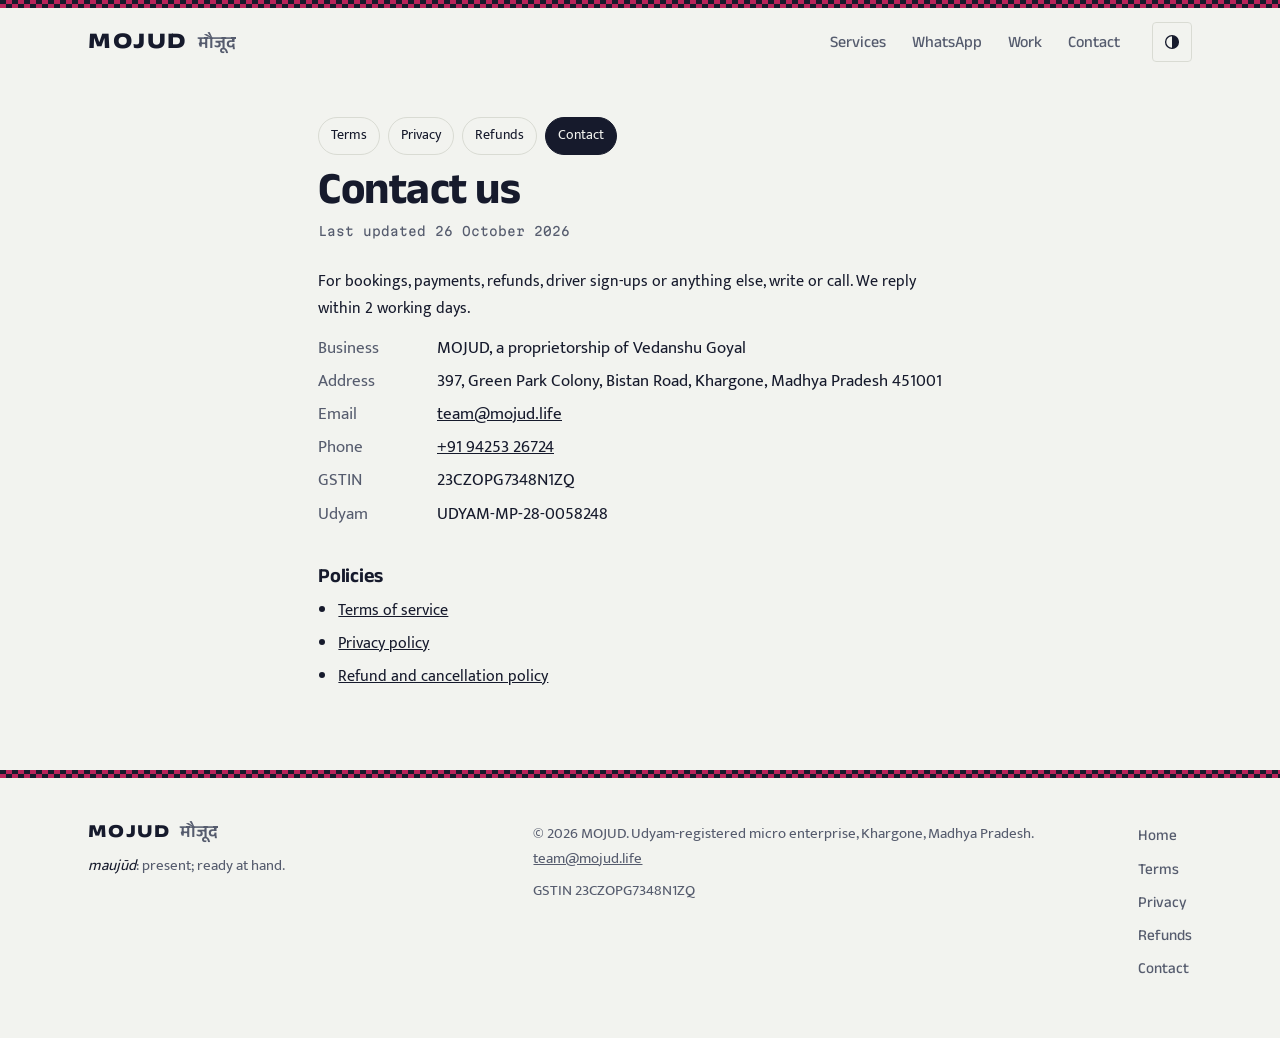
==== contact.html @ a2d319a2 "Update site (2026-10-26)" ====
<!doctype html>
<html lang="en">
<head>
<meta charset="utf-8">
<meta name="viewport" content="width=device-width, initial-scale=1, viewport-fit=cover">
<meta name="description" content="MOJUD, Khargone, Madhya Pradesh: team@mojud.life, +91 94253 26724.">
<meta name="theme-color" content="#F2F3EF">
<meta property="og:type" content="website">
<meta property="og:title" content="Contact us | MOJUD">
<meta property="og:description" content="MOJUD, Khargone, Madhya Pradesh: team@mojud.life, +91 94253 26724.">
<meta property="og:url" content="https://mojud.life/contact">
<link rel="canonical" href="https://mojud.life/contact">
<link rel="icon" href="favicon.svg" type="image/svg+xml">
<title>Contact us | MOJUD</title>
<link rel="preconnect" href="https://fonts.googleapis.com">
<link rel="preconnect" href="https://fonts.gstatic.com" crossorigin>
<link rel="stylesheet" href="https://fonts.googleapis.com/css2?family=Anek+Latin:wdth,wght@75..125,400..800&family=Martian+Mono:wght@400;500&family=Mukta:wght@400;500;600&display=swap">
<link rel="stylesheet" href="https://fonts.googleapis.com/css2?family=Anek+Devanagari:wght@500..700&text=%E0%A4%AE%E0%A5%8C%E0%A4%9C%E0%A5%82%E0%A4%A6%E0%A4%B9%E0%A4%BF%E0%A4%A8%E0%A5%8D%E0%A4%A6%E0%A5%80&display=swap">
<style>
:root {
  --paper: #F2F3EF;
  --surface: #FFFFFF;
  --ink: #161A2C;
  --muted: #565C6E;
  --line: #D9DBD3;
  --line-strong: #B9BCB3;
  --accent: #B8235A;
  --accent-ink: #FFFFFF;
  --hl: #B8235A;
  --pass: #1D7650;
  --warn: #9A4F00;
  --band: #161A2C;
  --band-raise: #22273D;
  --band-ink: #EEF0F4;
  --band-muted: #A9AEC0;
  --band-line: #2E3450;
  --band-accent: #F2669A;
  --band-accent-ink: #1A0A12;
  --weave-b: #161A2C;
  --shadow: 0 1px 0 rgba(22, 26, 44, .04), 0 18px 40px -18px rgba(22, 26, 44, .22);

  --f-display: "Anek Latin", "Anek Devanagari", "Avenir Next", "Segoe UI", system-ui, sans-serif;
  --f-body: "Mukta", "Segoe UI", system-ui, -apple-system, sans-serif;
  --f-mono: "Martian Mono", ui-monospace, "SFMono-Regular", Menlo, Consolas, monospace;
  --gutter: clamp(16px, 4vw, 48px);
  --max: 1200px;
  --head-h: 68px;
}
/* Light is the default. Dark is opt-in through the theme button (or the viewer's explicit choice):
   a monochrome black-and-grey palette. */
:root[data-theme="dark"] {
  color-scheme: dark;
  --paper: #0A0A0A;
  --surface: #141414;
  --ink: #EDEDED;
  --muted: #9E9E9E;
  --line: #262626;
  --line-strong: #3A3A3A;
  --accent: #E6E6E6;
  --accent-ink: #0A0A0A;
  --hl: #8C8C8C;
  --pass: #6CC08B;
  --warn: #D9A25F;
  --band: #111111;
  --band-raise: #1A1A1A;
  --band-ink: #EDEDED;
  --band-muted: #9E9E9E;
  --band-line: #2A2A2A;
  --band-accent: #E6E6E6;
  --band-accent-ink: #0A0A0A;
  --weave-b: #3A3A3A;
  --shadow: 0 1px 0 rgba(0, 0, 0, .4), 0 18px 44px -18px rgba(0, 0, 0, .8);
}

*, *::before, *::after { box-sizing: border-box; }
html { scroll-behavior: smooth; -webkit-text-size-adjust: 100%; }
body {
  margin: 0;
  background: var(--paper);
  color: var(--ink);
  font: 400 1.0625rem/1.6 var(--f-body);
  -webkit-font-smoothing: antialiased;
  text-rendering: optimizeLegibility;
}
img { max-width: 100%; height: auto; display: block; }
a { color: inherit; }
p { margin: 0; }
h1, h2, h3 {
  margin: 0;
  font-family: var(--f-display);
  font-weight: 640;
  line-height: 1.05;
  letter-spacing: -0.01em;
  text-wrap: balance;
}
:focus-visible { outline: 2px solid var(--accent); outline-offset: 3px; border-radius: 3px; }
.band :focus-visible { outline-color: var(--band-accent); }
.sr { position: absolute; width: 1px; height: 1px; overflow: hidden; clip: rect(0 0 0 0); clip-path: inset(50%); white-space: nowrap; }
.wrap { max-width: var(--max); margin-inline: auto; padding-inline: var(--gutter); }
.dev { font-family: "Anek Devanagari", "Noto Sans Devanagari", var(--f-body); font-weight: 600; }

.skip {
  position: absolute; left: 12px; top: -80px; z-index: 50;
  background: var(--ink); color: var(--paper); padding: 10px 14px; border-radius: 4px;
  font: 600 .95rem/1 var(--f-display); text-decoration: none;
}
.skip:focus { top: 12px; }

/* Woven border, after the Maheshwari sarees of Khargone district */
.weave {
  height: 8px;
  background: conic-gradient(var(--accent) 25%, var(--weave-b) 0 50%, var(--accent) 0 75%, var(--weave-b) 0) 0 0 / 12px 8px;
}

/* Header */
.site-head {
  position: sticky; top: env(safe-area-inset-top, 0px); z-index: 20;
  background: color-mix(in oklab, var(--paper) 88%, transparent);
  -webkit-backdrop-filter: saturate(1.3) blur(12px);
  backdrop-filter: saturate(1.3) blur(12px);
  border-bottom: 1px solid transparent;
  transition: border-color .2s;
}
.site-head.is-stuck { border-bottom-color: var(--line); }
.head-row { display: flex; align-items: center; gap: 20px; min-height: var(--head-h); }
.brand { display: inline-flex; align-items: baseline; gap: 10px; text-decoration: none; }
.brand-lat { font: 800 1.4rem/1 var(--f-display); font-stretch: 125%; letter-spacing: .07em; }
.brand-dev { font-size: 1.05rem; line-height: 1; color: var(--muted); }
#site-nav { margin-left: auto; }
#site-nav ul { display: flex; gap: 2px; list-style: none; margin: 0; padding: 0; }
#site-nav a {
  display: block; padding: 9px 12px; border-radius: 4px; text-decoration: none;
  font: 500 1rem/1 var(--f-display); color: var(--muted);
  transition: color .15s, background-color .15s;
}
#site-nav a:hover { color: var(--ink); background: color-mix(in oklab, var(--ink) 6%, transparent); }
.head-actions { display: flex; align-items: center; gap: 8px; }
.icon-btn {
  width: 40px; height: 40px; display: inline-grid; place-items: center; flex: none;
  border: 1px solid var(--line); border-radius: 4px; background: transparent; color: var(--ink); cursor: pointer;
  transition: border-color .15s;
}
.icon-btn:hover { border-color: var(--line-strong); }
.menu-btn { display: none; width: auto; padding-inline: 12px; font: 500 .95rem/1 var(--f-display); gap: 8px; grid-auto-flow: column; }

/* Buttons */
.btn {
  display: inline-flex; align-items: center; gap: 10px;
  padding: 14px 20px; border-radius: 4px; border: 1.5px solid transparent;
  font: 600 1.02rem/1 var(--f-display); text-decoration: none; cursor: pointer;
  transition: background-color .2s, border-color .2s, color .2s;
}
.btn-sm { padding: 10px 14px; font-size: .95rem; }
.btn-accent { background: var(--accent); color: var(--accent-ink); }
.btn-accent:hover { background: color-mix(in oklab, var(--accent) 86%, var(--ink)); }
.btn-ghost { background: transparent; color: var(--ink); border-color: var(--line-strong); }
.btn-ghost:hover { border-color: var(--ink); }
.btn .arr { transition: transform .2s; }
.btn:hover .arr { transform: translateX(3px); }
.band .btn-accent { background: var(--band-accent); color: var(--band-accent-ink); }
.band .btn-accent:hover { background: color-mix(in oklab, var(--band-accent) 85%, var(--band-ink)); }
.band .btn-ghost { color: var(--band-ink); border-color: var(--band-line); }
.band .btn-ghost:hover { border-color: var(--band-ink); }

.eyebrow {
  font: 500 .75rem/1.4 var(--f-mono); letter-spacing: .08em; text-transform: uppercase; color: var(--muted);
}
.band .eyebrow { color: var(--band-muted); }

/* Hero */
.hero {
  display: grid; grid-template-columns: minmax(0, 1.4fr) minmax(0, 1fr);
  gap: clamp(36px, 5vw, 72px); align-items: start;
  padding-block: clamp(48px, 7vw, 96px) clamp(64px, 8vw, 112px);
}
.hero h1 {
  margin-top: 22px;
  font-size: clamp(2.5rem, 5.3vw, 4.5rem); font-stretch: 106%; font-weight: 650; line-height: 1.0; letter-spacing: -0.02em;
}
.hero h1 .hl { color: var(--hl); }
.lead { margin-top: 26px; max-width: 34em; font-size: 1.1875rem; line-height: 1.6; color: var(--muted); }
.cta-row { display: flex; flex-wrap: wrap; gap: 12px; margin-top: 34px; }
.hero-tags {
  display: flex; flex-wrap: wrap; gap: 8px 0; list-style: none; margin: 40px 0 0; padding: 0;
  font: 400 .75rem/1.4 var(--f-mono); color: var(--muted);
}
.hero-tags li:not(:last-child)::after { content: "/"; margin-inline: 12px; color: var(--line-strong); }
.hero-tags .dev { font-size: .95rem; line-height: 1; font-weight: 600; color: var(--ink); }

/* Live readout */
.readout {
  background: var(--surface); border: 1px solid var(--line); border-radius: 10px; box-shadow: var(--shadow);
  padding: 20px 22px 18px; font-family: var(--f-mono);
}
.ro-head { display: flex; justify-content: space-between; align-items: baseline; gap: 12px; padding-bottom: 14px; border-bottom: 1px solid var(--line); }
.ro-title { font-size: .72rem; line-height: 1.4; font-weight: 500; letter-spacing: .06em; text-transform: uppercase; }
.ro-time { font-size: .68rem; color: var(--muted); white-space: nowrap; font-variant-numeric: tabular-nums; }
.ro-list { margin: 0; }
.ro-row {
  display: grid; grid-template-columns: minmax(0, 1fr) auto; gap: 16px; align-items: center;
  padding-block: 11px; border-bottom: 1px dashed var(--line);
}
.ro-row dt { font-size: .74rem; line-height: 1.4; color: var(--ink); }
.ro-row dt small { display: block; margin-top: 2px; font-size: .64rem; color: var(--muted); }
.ro-row dd { margin: 0; display: flex; align-items: center; gap: 10px; }
.ro-v { font-size: .92rem; font-weight: 500; font-variant-numeric: tabular-nums; text-align: right; white-space: nowrap; }
.ro-mark {
  width: 16px; height: 16px; flex: none; border-radius: 50%; display: inline-grid; place-items: center;
  opacity: 0; transform: scale(.4); transition: opacity .25s, transform .3s cubic-bezier(.3, 1.6, .5, 1);
}
.is-ok .ro-mark, .is-bad .ro-mark { opacity: 1; transform: none; }
.is-ok .ro-mark { background: var(--pass); }
.is-ok .ro-mark::after {
  content: ""; width: 7px; height: 4px; border-left: 1.75px solid var(--surface); border-bottom: 1.75px solid var(--surface);
  transform: translateY(-1px) rotate(-45deg);
}
.is-bad .ro-mark { background: var(--warn); }
.is-bad .ro-mark::after { content: "!"; font: 700 .62rem/1 var(--f-mono); color: var(--surface); }
.ro-foot { display: flex; align-items: center; justify-content: space-between; gap: 16px; padding-top: 16px; }
.ro-foot p { font-size: .64rem; line-height: 1.5; color: var(--muted); max-width: 26em; }
.ro-foot .btn { font-size: .85rem; padding: 9px 12px; flex: none; }

/* Sections */
.section { padding-block: clamp(72px, 9vw, 128px); }
[id] { scroll-margin-top: calc(var(--head-h) + 12px); }
.sec-head {
  display: grid; grid-template-columns: minmax(0, 1fr) minmax(0, 1.15fr); gap: 18px 56px; align-items: end;
  margin-bottom: clamp(36px, 5vw, 60px);
}
.sec-head h2 { margin-top: 14px; font-size: clamp(2rem, 3.9vw, 3.1rem); font-stretch: 104%; }
.sec-intro { max-width: 34em; color: var(--muted); font-size: 1.0625rem; }
.band .sec-intro { color: var(--band-muted); }

/* Services */
.svc-list { list-style: none; margin: 0; padding: 0; }
.svc {
  display: grid; grid-template-columns: minmax(0, 4fr) minmax(0, 5fr) minmax(0, 3fr); gap: 14px 44px;
  padding-block: 30px; border-top: 1px solid var(--line);
}
.svc:last-child { border-bottom: 1px solid var(--line); }
.svc h3 { font-size: clamp(1.45rem, 2.2vw, 1.75rem); font-weight: 600; line-height: 1.1; }
.svc-for { margin-top: 10px; font: 400 .72rem/1.5 var(--f-mono); color: var(--muted); }
.svc p.desc { color: var(--muted); max-width: 32em; }
.svc ul { list-style: none; margin: 0; padding: 0; display: grid; gap: 7px; align-content: start; font: 400 .74rem/1.45 var(--f-mono); }
.svc li { display: grid; grid-template-columns: 14px 1fr; gap: 6px; }
.svc li::before { content: ""; width: 6px; height: 6px; margin-top: .45em; background: var(--accent); }
.svc li .dev { font-size: .9rem; line-height: 1; }

/* Work band */
.band { background: var(--band); color: var(--band-ink); border-block: 1px solid var(--band-line); }
/* two dark bands in a row read as one: no divider between them */
.band:has(+ .band) { border-bottom: 0; }
.band + .band { border-top: 0; }
.work-grid { display: grid; grid-template-columns: minmax(0, 1.3fr) minmax(0, 1fr); gap: clamp(32px, 5vw, 64px); align-items: start; }
.frame { border: 1px solid var(--band-line); border-radius: 10px; overflow: hidden; background: var(--band-raise); box-shadow: 0 30px 60px -30px rgba(0, 0, 0, .55); }
.frame-bar { display: flex; align-items: center; justify-content: space-between; gap: 12px; padding: 9px 10px 9px 14px; background: var(--band-raise); border-bottom: 1px solid var(--band-line); }
.frame-url { min-width: 0; overflow: hidden; text-overflow: ellipsis; white-space: nowrap; font: 400 .7rem/1.4 var(--f-mono); color: var(--band-muted); }
.frame-url b { font-weight: 500; color: var(--band-ink); }
.seg { display: inline-flex; flex: none; padding: 3px; gap: 2px; border: 1px solid var(--band-line); border-radius: 6px; }
.seg button {
  border: 0; border-radius: 4px; padding: 6px 10px; cursor: pointer; background: transparent; color: var(--band-muted);
  font: 500 .72rem/1 var(--f-mono); transition: background-color .2s, color .2s;
}
.seg button.dev { font-size: .9rem; line-height: .8; }
.seg button[aria-pressed="true"] { background: var(--band-accent); color: var(--band-accent-ink); }
.frame-shot { position: relative; aspect-ratio: 1200 / 750; max-width: 100%; background: #F6F4FB; }
.frame-shot img { position: absolute; inset: 0; width: 100%; height: 100%; object-fit: cover; object-position: top left; opacity: 0; transition: opacity .35s ease; }
.frame-shot img.is-on { opacity: 1; }
.frame-video { aspect-ratio: 16 / 9; background: #0b1220; }
.frame-video video { display: block; width: 100%; height: 100%; object-fit: contain; }
.frame-cap { margin-top: 14px; font: 400 .7rem/1.6 var(--f-mono); color: var(--band-muted); max-width: 60em; }

.work-facts { display: grid; gap: 28px; }
.stats { margin: 0; display: grid; grid-template-columns: repeat(2, minmax(0, 1fr)); gap: 26px 24px; }
.stats div { display: flex; flex-direction: column-reverse; justify-content: flex-end; gap: 6px; padding-top: 14px; border-top: 1px solid var(--band-line); }
.stats dd { margin: 0; font: 600 clamp(2.2rem, 3.6vw, 2.9rem)/1 var(--f-display); font-stretch: 110%; letter-spacing: -0.02em; font-variant-numeric: tabular-nums; }
.stats dd span { font-size: .45em; font-stretch: 100%; letter-spacing: 0; margin-left: 4px; color: var(--band-muted); }
.stats dt { font-size: .92rem; line-height: 1.45; color: var(--band-muted); }
.feat { list-style: none; margin: 0; padding: 0; display: grid; gap: 10px; font-size: 1rem; }
.feat li { display: grid; grid-template-columns: 18px 1fr; gap: 8px; }
.feat li::before { content: ""; width: 7px; height: 7px; margin-top: .6em; border: 1.5px solid var(--band-accent); transform: rotate(45deg); }
.work-links { display: flex; flex-wrap: wrap; gap: 12px; }

/* Partners */
.partner { display: grid; grid-template-columns: minmax(0, 1fr) minmax(0, 1.15fr); gap: clamp(32px, 6vw, 88px); align-items: start; }
.partner h2 { margin-top: 14px; font-size: clamp(2rem, 3.9vw, 3.1rem); font-stretch: 104%; }
.partner .sec-intro { margin-top: 22px; }
.partner .btn { margin-top: 30px; }
.promises { margin: 0; display: grid; }
.promises div { padding-block: 20px; border-top: 1px solid var(--line); display: grid; grid-template-columns: minmax(0, 1fr) minmax(0, 1.5fr); gap: 6px 28px; }
.promises div:last-child { border-bottom: 1px solid var(--line); }
.promises dt { font: 600 1.15rem/1.3 var(--f-display); }
.promises dd { margin: 0; color: var(--muted); }

/* Steps */
.steps { list-style: none; margin: 0; padding: 0; display: grid; grid-template-columns: repeat(3, minmax(0, 1fr)); gap: 44px 36px; }
.steps li { position: relative; padding-top: 22px; border-top: 1px solid var(--line); }
.steps li::before { content: ""; position: absolute; left: 0; top: -2px; width: 36px; height: 3px; background: var(--accent); }
.step-n { font: 500 .72rem/1 var(--f-mono); letter-spacing: .06em; color: var(--accent); }
.steps h3 { margin-top: 12px; font-size: 1.45rem; font-weight: 600; }
.steps p { margin-top: 10px; color: var(--muted); }

/* Standards */
.table-wrap { overflow-x: auto; border: 1px solid var(--line); border-radius: 10px; background: var(--surface); }
table { width: 100%; min-width: 680px; border-collapse: collapse; font-size: 1rem; }
th, td { text-align: left; vertical-align: top; padding: 16px 20px; border-bottom: 1px solid var(--line); }
thead th { font: 500 .7rem/1.4 var(--f-mono); letter-spacing: .07em; text-transform: uppercase; color: var(--muted); background: color-mix(in oklab, var(--paper) 50%, var(--surface)); }
tbody th { font: 600 1.08rem/1.3 var(--f-display); white-space: nowrap; }
tbody td { color: var(--muted); line-height: 1.5; }
tbody tr:last-child > * { border-bottom: 0; }

/* Team */
.team { display: grid; grid-template-columns: repeat(2, minmax(0, 1fr)); gap: 20px; align-items: stretch; }
.person { background: var(--surface); border: 1px solid var(--line); border-radius: 10px; padding: clamp(22px, 3vw, 32px); display: grid; gap: 18px; align-content: start; }
.person-top { display: flex; align-items: center; gap: 16px; }
.mono-av {
  width: 56px; height: 56px; flex: none; border-radius: 50%; display: grid; place-items: center;
  background: color-mix(in oklab, var(--accent) 14%, var(--surface)); color: var(--accent);
  font: 700 1.15rem/1 var(--f-display); font-stretch: 115%; letter-spacing: .04em;
}
.person h3 { font-size: 1.5rem; font-weight: 600; }
.role { margin-top: 4px; font: 400 .72rem/1.4 var(--f-mono); color: var(--muted); letter-spacing: .04em; }
.person p.bio { color: var(--muted); max-width: 40em; }
.creds { list-style: none; margin: 0; padding: 0; display: flex; flex-wrap: wrap; gap: 8px; }
.creds li { font: 400 .7rem/1 var(--f-mono); padding: 8px 10px; border: 1px solid var(--line); border-radius: 4px; color: var(--ink); }

.todo {
  display: inline-block; font: 500 .74rem/1.4 var(--f-mono); color: var(--warn);
  border: 1px dashed currentColor; border-radius: 4px; padding: 3px 8px;
}
.band .todo { color: var(--band-accent); }

/* Contact */
.contact { display: grid; grid-template-columns: minmax(0, 1fr) minmax(0, 1fr); gap: clamp(32px, 6vw, 88px); align-items: start; }
.contact h2 { margin-top: 14px; font-size: clamp(2.3rem, 4.6vw, 3.7rem); font-stretch: 106%; }
.contact .sec-intro { margin-top: 22px; }
.c-list { margin: 0; display: grid; }
.c-list div { display: grid; grid-template-columns: 120px minmax(0, 1fr); gap: 16px; padding-block: 18px; border-top: 1px solid var(--band-line); }
.c-list div:last-child { border-bottom: 1px solid var(--band-line); }
.c-list dt { font: 500 .72rem/1.9 var(--f-mono); letter-spacing: .06em; text-transform: uppercase; color: var(--band-muted); }
.c-list dd { margin: 0; font-size: 1.08rem; }
.c-val { display: flex; flex-wrap: wrap; align-items: center; gap: 8px 14px; }
.c-val a {
  font: 600 clamp(1.2rem, 2vw, 1.45rem)/1.2 var(--f-display); font-variant-numeric: tabular-nums;
  text-decoration: underline; text-decoration-color: var(--band-accent); text-decoration-thickness: 1.5px; text-underline-offset: 5px;
}
.c-val a:hover { color: var(--band-accent); }
.copy-btn {
  font: 500 .68rem/1 var(--f-mono); padding: 7px 10px; border: 1px solid var(--band-line); border-radius: 4px;
  background: transparent; color: var(--band-muted); cursor: pointer; transition: color .15s, border-color .15s;
}
.copy-btn:hover { color: var(--band-ink); border-color: var(--band-muted); }
.copy-btn.is-done { color: var(--band-accent); border-color: var(--band-accent); }

/* Footer */
.site-foot { background: var(--paper); }
.foot-grid { display: grid; grid-template-columns: minmax(0, 1fr) minmax(0, 1.4fr) auto; gap: 28px 48px; padding-block: 44px 56px; align-items: start; }
.foot-brand { display: flex; align-items: baseline; gap: 10px; }
.foot-brand .brand-lat { font-size: 1.15rem; }
.foot-def { margin-top: 10px; font-size: .95rem; color: var(--muted); }
.foot-def i { color: var(--ink); }
.foot-meta { display: grid; gap: 8px; font-size: .95rem; color: var(--muted); }
.foot-nav ul { list-style: none; margin: 0; padding: 0; display: grid; gap: 6px; }
.foot-nav a { font: 500 .95rem/1.4 var(--f-display); color: var(--muted); text-decoration: none; }
.foot-nav a:hover { color: var(--ink); text-decoration: underline; text-underline-offset: 3px; }

/* Responsive */
@media (max-width: 960px) {
  .menu-btn { display: inline-grid; }
  #site-nav {
    display: none; position: absolute; left: 0; right: 0; top: 100%;
    background: var(--paper); border-bottom: 1px solid var(--line); padding: 8px var(--gutter) 16px;
  }
  #site-nav.open { display: block; }
  #site-nav ul { flex-direction: column; }
  #site-nav a { padding: 12px 4px; font-size: 1.1rem; }
  .head-actions { margin-left: auto; }
  .hero, .work-grid, .partner, .contact { grid-template-columns: minmax(0, 1fr); }
  .sec-head { grid-template-columns: minmax(0, 1fr); align-items: start; }
  .svc { grid-template-columns: minmax(0, 1fr) minmax(0, 1fr); }
  .svc > div:first-child { grid-column: 1 / -1; }
  .steps { grid-template-columns: repeat(2, minmax(0, 1fr)); }
  .team { grid-template-columns: minmax(0, 1fr); }
  .foot-grid { grid-template-columns: minmax(0, 1fr) minmax(0, 1fr); }
  .foot-nav { grid-column: 1 / -1; }
  .foot-nav ul { grid-auto-flow: column; justify-content: start; gap: 6px 20px; }
}
@media (max-width: 620px) {
  .head-cta { display: none; }
  .svc { grid-template-columns: minmax(0, 1fr); }
  .steps { grid-template-columns: minmax(0, 1fr); }
  .promises div { grid-template-columns: minmax(0, 1fr); }
  .c-list div { grid-template-columns: minmax(0, 1fr); gap: 4px; }
  .foot-grid { grid-template-columns: minmax(0, 1fr); }
  .foot-nav ul { grid-auto-flow: row; }
  .ro-foot { flex-direction: column; align-items: flex-start; }
  .frame-url { display: none; }
  .frame-bar { justify-content: flex-end; }
}
@media (prefers-reduced-motion: reduce) {
  html { scroll-behavior: auto; }
  *, *::before, *::after { transition-duration: .01ms !important; animation-duration: .01ms !important; }
}
</style>
<style>
#site-nav a[aria-current="page"] { color: var(--ink); background: color-mix(in oklab, var(--ink) 6%, transparent); }
.legal { max-width: 74ch; padding-block: 40px 72px; }
.legal h1 { font: 700 clamp(2rem, 5vw, 2.8rem)/1.1 var(--f-display); margin: 6px 0 10px; }
.legal .updated { font: 400 .78rem/1.5 var(--f-mono); color: var(--muted); margin-bottom: 28px; }
.legal h2 { font: 650 1.25rem/1.3 var(--f-display); margin: 34px 0 10px; }
.legal p, .legal li { font-size: 1.02rem; line-height: 1.65; }
.legal p + p { margin-top: 10px; }
.legal ul { padding-left: 1.2em; display: grid; gap: 6px; margin: 8px 0; }
.legal table { width: 100%; border-collapse: collapse; margin: 10px 0; font-size: .98rem; }
.legal th, .legal td { text-align: left; padding: 9px 10px; border-bottom: 1px solid var(--line); vertical-align: top; }
.legal th { font-weight: 600; }
.legal .biz { display: grid; grid-template-columns: max-content 1fr; gap: 6px 18px; margin: 12px 0; }
.legal .biz dt { color: var(--muted); }
.legal .legal-nav { display: flex; flex-wrap: wrap; gap: 8px; margin: 0 0 8px; padding: 0; list-style: none; }
.legal-nav a { display: inline-block; padding: 6px 12px; border: 1px solid var(--line); border-radius: 999px; font-size: .9rem; text-decoration: none; color: var(--ink); }
.legal-nav a[aria-current="page"] { background: var(--ink); color: var(--paper); border-color: var(--ink); }
</style>
</head>
<body>
<div class="site" id="site">
<a class="skip" href="#main">Skip to content</a>
<div class="weave" aria-hidden="true"></div>

<header class="site-head">
  <div class="wrap head-row">
    <a class="brand" href="./" aria-label="MOJUD home">
      <span class="brand-lat">MOJUD</span><span class="brand-dev dev" lang="hi">मौजूद</span>
    </a>
    <nav id="site-nav" aria-label="Main">
      <ul>
        <li><a href="./#services">Services</a></li>
        <li><a href="whatsapp.html">WhatsApp</a></li>
        <li><a href="./#work">Work</a></li>
        <li><a href="contact.html">Contact</a></li>
      </ul>
    </nav>
    <div class="head-actions">
      <button class="icon-btn" id="theme-btn" type="button" aria-label="Switch to dark theme">
        <svg width="18" height="18" viewBox="0 0 24 24" aria-hidden="true"><circle cx="12" cy="12" r="8.5" fill="none" stroke="currentColor" stroke-width="1.8"/><path d="M12 3.5a8.5 8.5 0 0 1 0 17z" fill="currentColor"/></svg>
      </button>
      <button class="icon-btn menu-btn" id="menu-btn" type="button" aria-expanded="false" aria-controls="site-nav">
        <svg width="16" height="16" viewBox="0 0 24 24" aria-hidden="true"><path d="M3 7h18M3 17h18" stroke="currentColor" stroke-width="2" stroke-linecap="round"/></svg>Menu
      </button>
    </div>
  </div>
</header>

<main id="main">
  <article class="wrap legal">
    <ul class="legal-nav" aria-label="Policies">
  <li><a href="terms.html">Terms</a></li>
  <li><a href="privacy.html">Privacy</a></li>
  <li><a href="refunds.html">Refunds</a></li>
  <li><a href="contact.html" aria-current="page">Contact</a></li>
    </ul>
    <h1>Contact us</h1>
    <p class="updated">Last updated 26 October 2026</p>
<p>For bookings, payments, refunds, driver sign-ups or anything else, write or call. We reply within 2 working days.</p>
<dl class="biz">
  <dt>Business</dt><dd>MOJUD, a proprietorship of Vedanshu Goyal</dd>
  <dt>Address</dt><dd>397, Green Park Colony, Bistan Road, Khargone, Madhya Pradesh 451001</dd>
  <dt>Email</dt><dd><a href="mailto:team@mojud.life">team@mojud.life</a></dd>
  <dt>Phone</dt><dd><a href="tel:+919425326724">+91 94253 26724</a></dd>
  <dt>GSTIN</dt><dd>23CZOPG7348N1ZQ</dd>
  <dt>Udyam</dt><dd>UDYAM-MP-28-0058248</dd>
</dl>
<h2>Policies</h2>
<ul>
  <li><a href="terms.html">Terms of service</a></li>
  <li><a href="privacy.html">Privacy policy</a></li>
  <li><a href="refunds.html">Refund and cancellation policy</a></li>
</ul>
  </article>
</main>

<footer class="site-foot">
  <div class="weave" aria-hidden="true"></div>
  <div class="wrap foot-grid">
    <div>
      <p class="foot-brand"><span class="brand-lat">MOJUD</span><span class="brand-dev dev" lang="hi">मौजूद</span></p>
      <p class="foot-def"><i>maujūd</i>: present; ready at hand.</p>
    </div>
    <div class="foot-meta">
      <p>© 2026 MOJUD. Udyam-registered micro enterprise, Khargone, Madhya Pradesh. <a href="mailto:team@mojud.life">team@mojud.life</a></p>
      <p>GSTIN 23CZOPG7348N1ZQ</p>
    </div>
    <nav class="foot-nav" aria-label="Footer">
      <ul>
        <li><a href="./">Home</a></li>
        <li><a href="terms.html">Terms</a></li>
        <li><a href="privacy.html">Privacy</a></li>
        <li><a href="refunds.html">Refunds</a></li>
        <li><a href="contact.html">Contact</a></li>
      </ul>
    </nav>
  </div>
</footer>
</div>

<script>
(function () {
  var root = document.documentElement;
  if (!root.lang) root.lang = 'en';
  var themeBtn = document.getElementById('theme-btn');
  try {
    var saved = localStorage.getItem('mojud-theme');
    if (saved && !root.hasAttribute('data-theme')) root.setAttribute('data-theme', saved);
  } catch (e) {}
  function isDark() { return root.getAttribute('data-theme') === 'dark'; }
  function syncTheme() { themeBtn.setAttribute('aria-label', isDark() ? 'Switch to light theme' : 'Switch to dark theme'); }
  themeBtn.addEventListener('click', function () {
    var next = isDark() ? 'light' : 'dark';
    root.setAttribute('data-theme', next);
    try { localStorage.setItem('mojud-theme', next); } catch (e) {}
  });
  new MutationObserver(syncTheme).observe(root, { attributes: true, attributeFilter: ['data-theme'] });
  syncTheme();
  var head = document.querySelector('.site-head');
  function onScroll() { head.classList.toggle('is-stuck', window.scrollY > 8); }
  window.addEventListener('scroll', onScroll, { passive: true });
  onScroll();
  var menuBtn = document.getElementById('menu-btn');
  var nav = document.getElementById('site-nav');
  function setMenu(open) { nav.classList.toggle('open', open); menuBtn.setAttribute('aria-expanded', String(open)); }
  menuBtn.addEventListener('click', function () { setMenu(!nav.classList.contains('open')); });
  nav.addEventListener('click', function (e) { if (e.target.closest('a')) setMenu(false); });
})();
</script>
</body>
</html>
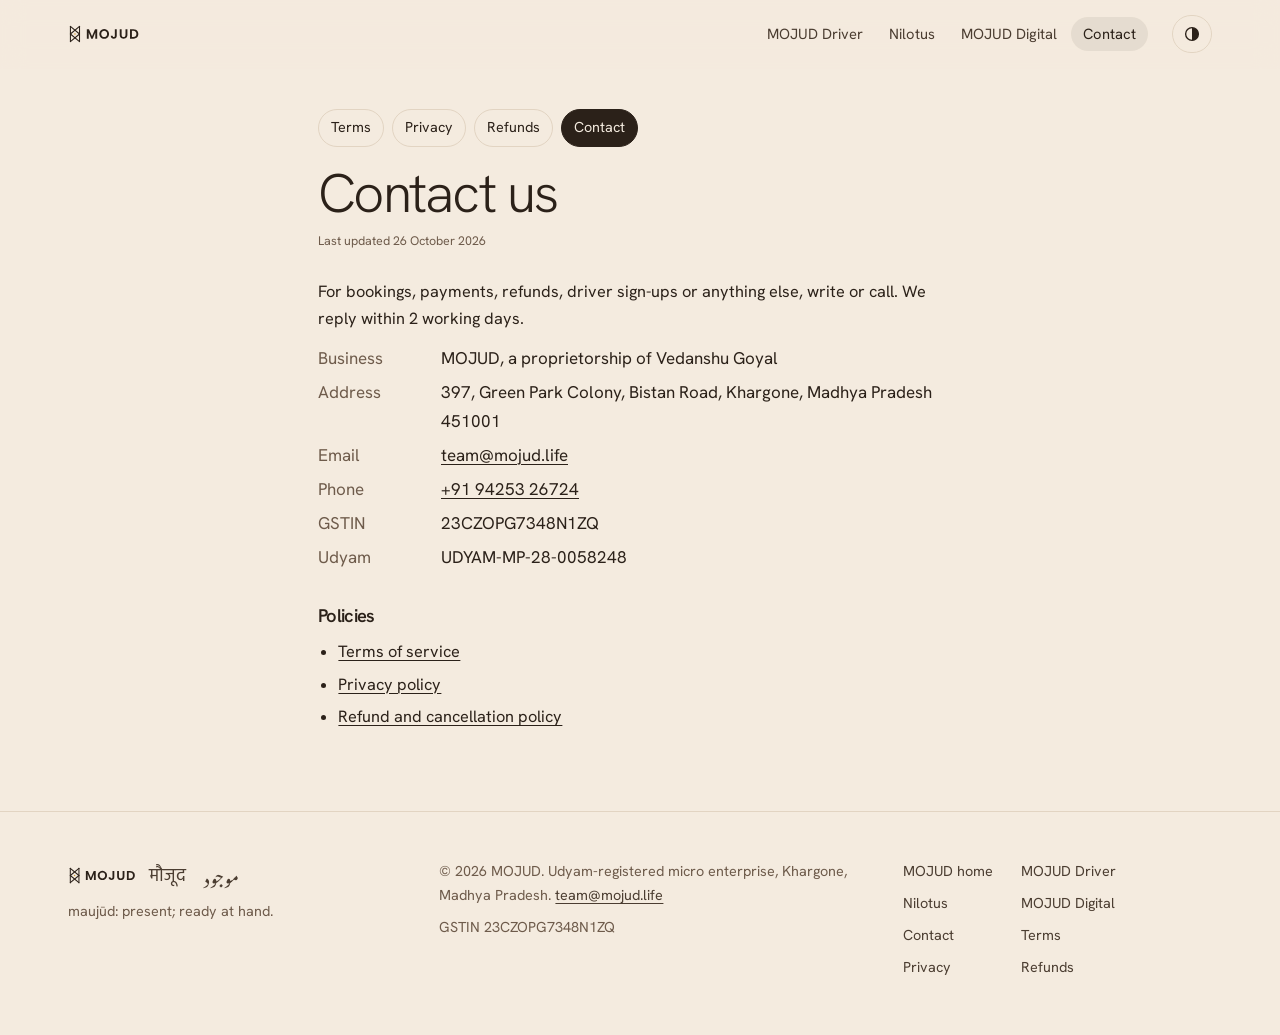
==== commit 22c3b3d7: "Update site (2026-11-02)" ====
--- a/contact.html
+++ b/contact.html
@@ -4,7 +4,7 @@
 <meta charset="utf-8">
 <meta name="viewport" content="width=device-width, initial-scale=1, viewport-fit=cover">
 <meta name="description" content="MOJUD, Khargone, Madhya Pradesh: team@mojud.life, +91 94253 26724.">
-<meta name="theme-color" content="#F2F3EF">
+<meta name="theme-color" content="#F4EBDF">
 <meta property="og:type" content="website">
 <meta property="og:title" content="Contact us | MOJUD">
 <meta property="og:description" content="MOJUD, Khargone, Madhya Pradesh: team@mojud.life, +91 94253 26724.">
@@ -14,400 +14,13 @@
 <title>Contact us | MOJUD</title>
 <link rel="preconnect" href="https://fonts.googleapis.com">
 <link rel="preconnect" href="https://fonts.gstatic.com" crossorigin>
-<link rel="stylesheet" href="https://fonts.googleapis.com/css2?family=Anek+Latin:wdth,wght@75..125,400..800&family=Martian+Mono:wght@400;500&family=Mukta:wght@400;500;600&display=swap">
-<link rel="stylesheet" href="https://fonts.googleapis.com/css2?family=Anek+Devanagari:wght@500..700&text=%E0%A4%AE%E0%A5%8C%E0%A4%9C%E0%A5%82%E0%A4%A6%E0%A4%B9%E0%A4%BF%E0%A4%A8%E0%A5%8D%E0%A4%A6%E0%A5%80&display=swap">
+<link rel="stylesheet" href="https://fonts.googleapis.com/css2?family=Hanken+Grotesk:wght@300..700&family=Hind:wght@400;500&family=Noto+Nastaliq+Urdu&display=swap">
+<link rel="stylesheet" href="assets/site.css?v=9c64c933c2">
 <style>
-:root {
-  --paper: #F2F3EF;
-  --surface: #FFFFFF;
-  --ink: #161A2C;
-  --muted: #565C6E;
-  --line: #D9DBD3;
-  --line-strong: #B9BCB3;
-  --accent: #B8235A;
-  --accent-ink: #FFFFFF;
-  --hl: #B8235A;
-  --pass: #1D7650;
-  --warn: #9A4F00;
-  --band: #161A2C;
-  --band-raise: #22273D;
-  --band-ink: #EEF0F4;
-  --band-muted: #A9AEC0;
-  --band-line: #2E3450;
-  --band-accent: #F2669A;
-  --band-accent-ink: #1A0A12;
-  --weave-b: #161A2C;
-  --shadow: 0 1px 0 rgba(22, 26, 44, .04), 0 18px 40px -18px rgba(22, 26, 44, .22);
-
-  --f-display: "Anek Latin", "Anek Devanagari", "Avenir Next", "Segoe UI", system-ui, sans-serif;
-  --f-body: "Mukta", "Segoe UI", system-ui, -apple-system, sans-serif;
-  --f-mono: "Martian Mono", ui-monospace, "SFMono-Regular", Menlo, Consolas, monospace;
-  --gutter: clamp(16px, 4vw, 48px);
-  --max: 1200px;
-  --head-h: 68px;
-}
-/* Light is the default. Dark is opt-in through the theme button (or the viewer's explicit choice):
-   a monochrome black-and-grey palette. */
-:root[data-theme="dark"] {
-  color-scheme: dark;
-  --paper: #0A0A0A;
-  --surface: #141414;
-  --ink: #EDEDED;
-  --muted: #9E9E9E;
-  --line: #262626;
-  --line-strong: #3A3A3A;
-  --accent: #E6E6E6;
-  --accent-ink: #0A0A0A;
-  --hl: #8C8C8C;
-  --pass: #6CC08B;
-  --warn: #D9A25F;
-  --band: #111111;
-  --band-raise: #1A1A1A;
-  --band-ink: #EDEDED;
-  --band-muted: #9E9E9E;
-  --band-line: #2A2A2A;
-  --band-accent: #E6E6E6;
-  --band-accent-ink: #0A0A0A;
-  --weave-b: #3A3A3A;
-  --shadow: 0 1px 0 rgba(0, 0, 0, .4), 0 18px 44px -18px rgba(0, 0, 0, .8);
-}
-
-*, *::before, *::after { box-sizing: border-box; }
-html { scroll-behavior: smooth; -webkit-text-size-adjust: 100%; }
-body {
-  margin: 0;
-  background: var(--paper);
-  color: var(--ink);
-  font: 400 1.0625rem/1.6 var(--f-body);
-  -webkit-font-smoothing: antialiased;
-  text-rendering: optimizeLegibility;
-}
-img { max-width: 100%; height: auto; display: block; }
-a { color: inherit; }
-p { margin: 0; }
-h1, h2, h3 {
-  margin: 0;
-  font-family: var(--f-display);
-  font-weight: 640;
-  line-height: 1.05;
-  letter-spacing: -0.01em;
-  text-wrap: balance;
-}
-:focus-visible { outline: 2px solid var(--accent); outline-offset: 3px; border-radius: 3px; }
-.band :focus-visible { outline-color: var(--band-accent); }
-.sr { position: absolute; width: 1px; height: 1px; overflow: hidden; clip: rect(0 0 0 0); clip-path: inset(50%); white-space: nowrap; }
-.wrap { max-width: var(--max); margin-inline: auto; padding-inline: var(--gutter); }
-.dev { font-family: "Anek Devanagari", "Noto Sans Devanagari", var(--f-body); font-weight: 600; }
-
-.skip {
-  position: absolute; left: 12px; top: -80px; z-index: 50;
-  background: var(--ink); color: var(--paper); padding: 10px 14px; border-radius: 4px;
-  font: 600 .95rem/1 var(--f-display); text-decoration: none;
-}
-.skip:focus { top: 12px; }
-
-/* Woven border, after the Maheshwari sarees of Khargone district */
-.weave {
-  height: 8px;
-  background: conic-gradient(var(--accent) 25%, var(--weave-b) 0 50%, var(--accent) 0 75%, var(--weave-b) 0) 0 0 / 12px 8px;
-}
-
-/* Header */
-.site-head {
-  position: sticky; top: env(safe-area-inset-top, 0px); z-index: 20;
-  background: color-mix(in oklab, var(--paper) 88%, transparent);
-  -webkit-backdrop-filter: saturate(1.3) blur(12px);
-  backdrop-filter: saturate(1.3) blur(12px);
-  border-bottom: 1px solid transparent;
-  transition: border-color .2s;
-}
-.site-head.is-stuck { border-bottom-color: var(--line); }
-.head-row { display: flex; align-items: center; gap: 20px; min-height: var(--head-h); }
-.brand { display: inline-flex; align-items: baseline; gap: 10px; text-decoration: none; }
-.brand-lat { font: 800 1.4rem/1 var(--f-display); font-stretch: 125%; letter-spacing: .07em; }
-.brand-dev { font-size: 1.05rem; line-height: 1; color: var(--muted); }
-#site-nav { margin-left: auto; }
-#site-nav ul { display: flex; gap: 2px; list-style: none; margin: 0; padding: 0; }
-#site-nav a {
-  display: block; padding: 9px 12px; border-radius: 4px; text-decoration: none;
-  font: 500 1rem/1 var(--f-display); color: var(--muted);
-  transition: color .15s, background-color .15s;
-}
-#site-nav a:hover { color: var(--ink); background: color-mix(in oklab, var(--ink) 6%, transparent); }
-.head-actions { display: flex; align-items: center; gap: 8px; }
-.icon-btn {
-  width: 40px; height: 40px; display: inline-grid; place-items: center; flex: none;
-  border: 1px solid var(--line); border-radius: 4px; background: transparent; color: var(--ink); cursor: pointer;
-  transition: border-color .15s;
-}
-.icon-btn:hover { border-color: var(--line-strong); }
-.menu-btn { display: none; width: auto; padding-inline: 12px; font: 500 .95rem/1 var(--f-display); gap: 8px; grid-auto-flow: column; }
-
-/* Buttons */
-.btn {
-  display: inline-flex; align-items: center; gap: 10px;
-  padding: 14px 20px; border-radius: 4px; border: 1.5px solid transparent;
-  font: 600 1.02rem/1 var(--f-display); text-decoration: none; cursor: pointer;
-  transition: background-color .2s, border-color .2s, color .2s;
-}
-.btn-sm { padding: 10px 14px; font-size: .95rem; }
-.btn-accent { background: var(--accent); color: var(--accent-ink); }
-.btn-accent:hover { background: color-mix(in oklab, var(--accent) 86%, var(--ink)); }
-.btn-ghost { background: transparent; color: var(--ink); border-color: var(--line-strong); }
-.btn-ghost:hover { border-color: var(--ink); }
-.btn .arr { transition: transform .2s; }
-.btn:hover .arr { transform: translateX(3px); }
-.band .btn-accent { background: var(--band-accent); color: var(--band-accent-ink); }
-.band .btn-accent:hover { background: color-mix(in oklab, var(--band-accent) 85%, var(--band-ink)); }
-.band .btn-ghost { color: var(--band-ink); border-color: var(--band-line); }
-.band .btn-ghost:hover { border-color: var(--band-ink); }
-
-.eyebrow {
-  font: 500 .75rem/1.4 var(--f-mono); letter-spacing: .08em; text-transform: uppercase; color: var(--muted);
-}
-.band .eyebrow { color: var(--band-muted); }
-
-/* Hero */
-.hero {
-  display: grid; grid-template-columns: minmax(0, 1.4fr) minmax(0, 1fr);
-  gap: clamp(36px, 5vw, 72px); align-items: start;
-  padding-block: clamp(48px, 7vw, 96px) clamp(64px, 8vw, 112px);
-}
-.hero h1 {
-  margin-top: 22px;
-  font-size: clamp(2.5rem, 5.3vw, 4.5rem); font-stretch: 106%; font-weight: 650; line-height: 1.0; letter-spacing: -0.02em;
-}
-.hero h1 .hl { color: var(--hl); }
-.lead { margin-top: 26px; max-width: 34em; font-size: 1.1875rem; line-height: 1.6; color: var(--muted); }
-.cta-row { display: flex; flex-wrap: wrap; gap: 12px; margin-top: 34px; }
-.hero-tags {
-  display: flex; flex-wrap: wrap; gap: 8px 0; list-style: none; margin: 40px 0 0; padding: 0;
-  font: 400 .75rem/1.4 var(--f-mono); color: var(--muted);
-}
-.hero-tags li:not(:last-child)::after { content: "/"; margin-inline: 12px; color: var(--line-strong); }
-.hero-tags .dev { font-size: .95rem; line-height: 1; font-weight: 600; color: var(--ink); }
-
-/* Live readout */
-.readout {
-  background: var(--surface); border: 1px solid var(--line); border-radius: 10px; box-shadow: var(--shadow);
-  padding: 20px 22px 18px; font-family: var(--f-mono);
-}
-.ro-head { display: flex; justify-content: space-between; align-items: baseline; gap: 12px; padding-bottom: 14px; border-bottom: 1px solid var(--line); }
-.ro-title { font-size: .72rem; line-height: 1.4; font-weight: 500; letter-spacing: .06em; text-transform: uppercase; }
-.ro-time { font-size: .68rem; color: var(--muted); white-space: nowrap; font-variant-numeric: tabular-nums; }
-.ro-list { margin: 0; }
-.ro-row {
-  display: grid; grid-template-columns: minmax(0, 1fr) auto; gap: 16px; align-items: center;
-  padding-block: 11px; border-bottom: 1px dashed var(--line);
-}
-.ro-row dt { font-size: .74rem; line-height: 1.4; color: var(--ink); }
-.ro-row dt small { display: block; margin-top: 2px; font-size: .64rem; color: var(--muted); }
-.ro-row dd { margin: 0; display: flex; align-items: center; gap: 10px; }
-.ro-v { font-size: .92rem; font-weight: 500; font-variant-numeric: tabular-nums; text-align: right; white-space: nowrap; }
-.ro-mark {
-  width: 16px; height: 16px; flex: none; border-radius: 50%; display: inline-grid; place-items: center;
-  opacity: 0; transform: scale(.4); transition: opacity .25s, transform .3s cubic-bezier(.3, 1.6, .5, 1);
-}
-.is-ok .ro-mark, .is-bad .ro-mark { opacity: 1; transform: none; }
-.is-ok .ro-mark { background: var(--pass); }
-.is-ok .ro-mark::after {
-  content: ""; width: 7px; height: 4px; border-left: 1.75px solid var(--surface); border-bottom: 1.75px solid var(--surface);
-  transform: translateY(-1px) rotate(-45deg);
-}
-.is-bad .ro-mark { background: var(--warn); }
-.is-bad .ro-mark::after { content: "!"; font: 700 .62rem/1 var(--f-mono); color: var(--surface); }
-.ro-foot { display: flex; align-items: center; justify-content: space-between; gap: 16px; padding-top: 16px; }
-.ro-foot p { font-size: .64rem; line-height: 1.5; color: var(--muted); max-width: 26em; }
-.ro-foot .btn { font-size: .85rem; padding: 9px 12px; flex: none; }
-
-/* Sections */
-.section { padding-block: clamp(72px, 9vw, 128px); }
-[id] { scroll-margin-top: calc(var(--head-h) + 12px); }
-.sec-head {
-  display: grid; grid-template-columns: minmax(0, 1fr) minmax(0, 1.15fr); gap: 18px 56px; align-items: end;
-  margin-bottom: clamp(36px, 5vw, 60px);
-}
-.sec-head h2 { margin-top: 14px; font-size: clamp(2rem, 3.9vw, 3.1rem); font-stretch: 104%; }
-.sec-intro { max-width: 34em; color: var(--muted); font-size: 1.0625rem; }
-.band .sec-intro { color: var(--band-muted); }
-
-/* Services */
-.svc-list { list-style: none; margin: 0; padding: 0; }
-.svc {
-  display: grid; grid-template-columns: minmax(0, 4fr) minmax(0, 5fr) minmax(0, 3fr); gap: 14px 44px;
-  padding-block: 30px; border-top: 1px solid var(--line);
-}
-.svc:last-child { border-bottom: 1px solid var(--line); }
-.svc h3 { font-size: clamp(1.45rem, 2.2vw, 1.75rem); font-weight: 600; line-height: 1.1; }
-.svc-for { margin-top: 10px; font: 400 .72rem/1.5 var(--f-mono); color: var(--muted); }
-.svc p.desc { color: var(--muted); max-width: 32em; }
-.svc ul { list-style: none; margin: 0; padding: 0; display: grid; gap: 7px; align-content: start; font: 400 .74rem/1.45 var(--f-mono); }
-.svc li { display: grid; grid-template-columns: 14px 1fr; gap: 6px; }
-.svc li::before { content: ""; width: 6px; height: 6px; margin-top: .45em; background: var(--accent); }
-.svc li .dev { font-size: .9rem; line-height: 1; }
-
-/* Work band */
-.band { background: var(--band); color: var(--band-ink); border-block: 1px solid var(--band-line); }
-/* two dark bands in a row read as one: no divider between them */
-.band:has(+ .band) { border-bottom: 0; }
-.band + .band { border-top: 0; }
-.work-grid { display: grid; grid-template-columns: minmax(0, 1.3fr) minmax(0, 1fr); gap: clamp(32px, 5vw, 64px); align-items: start; }
-.frame { border: 1px solid var(--band-line); border-radius: 10px; overflow: hidden; background: var(--band-raise); box-shadow: 0 30px 60px -30px rgba(0, 0, 0, .55); }
-.frame-bar { display: flex; align-items: center; justify-content: space-between; gap: 12px; padding: 9px 10px 9px 14px; background: var(--band-raise); border-bottom: 1px solid var(--band-line); }
-.frame-url { min-width: 0; overflow: hidden; text-overflow: ellipsis; white-space: nowrap; font: 400 .7rem/1.4 var(--f-mono); color: var(--band-muted); }
-.frame-url b { font-weight: 500; color: var(--band-ink); }
-.seg { display: inline-flex; flex: none; padding: 3px; gap: 2px; border: 1px solid var(--band-line); border-radius: 6px; }
-.seg button {
-  border: 0; border-radius: 4px; padding: 6px 10px; cursor: pointer; background: transparent; color: var(--band-muted);
-  font: 500 .72rem/1 var(--f-mono); transition: background-color .2s, color .2s;
-}
-.seg button.dev { font-size: .9rem; line-height: .8; }
-.seg button[aria-pressed="true"] { background: var(--band-accent); color: var(--band-accent-ink); }
-.frame-shot { position: relative; aspect-ratio: 1200 / 750; max-width: 100%; background: #F6F4FB; }
-.frame-shot img { position: absolute; inset: 0; width: 100%; height: 100%; object-fit: cover; object-position: top left; opacity: 0; transition: opacity .35s ease; }
-.frame-shot img.is-on { opacity: 1; }
-.frame-video { aspect-ratio: 16 / 9; background: #0b1220; }
-.frame-video video { display: block; width: 100%; height: 100%; object-fit: contain; }
-.frame-cap { margin-top: 14px; font: 400 .7rem/1.6 var(--f-mono); color: var(--band-muted); max-width: 60em; }
-
-.work-facts { display: grid; gap: 28px; }
-.stats { margin: 0; display: grid; grid-template-columns: repeat(2, minmax(0, 1fr)); gap: 26px 24px; }
-.stats div { display: flex; flex-direction: column-reverse; justify-content: flex-end; gap: 6px; padding-top: 14px; border-top: 1px solid var(--band-line); }
-.stats dd { margin: 0; font: 600 clamp(2.2rem, 3.6vw, 2.9rem)/1 var(--f-display); font-stretch: 110%; letter-spacing: -0.02em; font-variant-numeric: tabular-nums; }
-.stats dd span { font-size: .45em; font-stretch: 100%; letter-spacing: 0; margin-left: 4px; color: var(--band-muted); }
-.stats dt { font-size: .92rem; line-height: 1.45; color: var(--band-muted); }
-.feat { list-style: none; margin: 0; padding: 0; display: grid; gap: 10px; font-size: 1rem; }
-.feat li { display: grid; grid-template-columns: 18px 1fr; gap: 8px; }
-.feat li::before { content: ""; width: 7px; height: 7px; margin-top: .6em; border: 1.5px solid var(--band-accent); transform: rotate(45deg); }
-.work-links { display: flex; flex-wrap: wrap; gap: 12px; }
-
-/* Partners */
-.partner { display: grid; grid-template-columns: minmax(0, 1fr) minmax(0, 1.15fr); gap: clamp(32px, 6vw, 88px); align-items: start; }
-.partner h2 { margin-top: 14px; font-size: clamp(2rem, 3.9vw, 3.1rem); font-stretch: 104%; }
-.partner .sec-intro { margin-top: 22px; }
-.partner .btn { margin-top: 30px; }
-.promises { margin: 0; display: grid; }
-.promises div { padding-block: 20px; border-top: 1px solid var(--line); display: grid; grid-template-columns: minmax(0, 1fr) minmax(0, 1.5fr); gap: 6px 28px; }
-.promises div:last-child { border-bottom: 1px solid var(--line); }
-.promises dt { font: 600 1.15rem/1.3 var(--f-display); }
-.promises dd { margin: 0; color: var(--muted); }
-
-/* Steps */
-.steps { list-style: none; margin: 0; padding: 0; display: grid; grid-template-columns: repeat(3, minmax(0, 1fr)); gap: 44px 36px; }
-.steps li { position: relative; padding-top: 22px; border-top: 1px solid var(--line); }
-.steps li::before { content: ""; position: absolute; left: 0; top: -2px; width: 36px; height: 3px; background: var(--accent); }
-.step-n { font: 500 .72rem/1 var(--f-mono); letter-spacing: .06em; color: var(--accent); }
-.steps h3 { margin-top: 12px; font-size: 1.45rem; font-weight: 600; }
-.steps p { margin-top: 10px; color: var(--muted); }
-
-/* Standards */
-.table-wrap { overflow-x: auto; border: 1px solid var(--line); border-radius: 10px; background: var(--surface); }
-table { width: 100%; min-width: 680px; border-collapse: collapse; font-size: 1rem; }
-th, td { text-align: left; vertical-align: top; padding: 16px 20px; border-bottom: 1px solid var(--line); }
-thead th { font: 500 .7rem/1.4 var(--f-mono); letter-spacing: .07em; text-transform: uppercase; color: var(--muted); background: color-mix(in oklab, var(--paper) 50%, var(--surface)); }
-tbody th { font: 600 1.08rem/1.3 var(--f-display); white-space: nowrap; }
-tbody td { color: var(--muted); line-height: 1.5; }
-tbody tr:last-child > * { border-bottom: 0; }
-
-/* Team */
-.team { display: grid; grid-template-columns: repeat(2, minmax(0, 1fr)); gap: 20px; align-items: stretch; }
-.person { background: var(--surface); border: 1px solid var(--line); border-radius: 10px; padding: clamp(22px, 3vw, 32px); display: grid; gap: 18px; align-content: start; }
-.person-top { display: flex; align-items: center; gap: 16px; }
-.mono-av {
-  width: 56px; height: 56px; flex: none; border-radius: 50%; display: grid; place-items: center;
-  background: color-mix(in oklab, var(--accent) 14%, var(--surface)); color: var(--accent);
-  font: 700 1.15rem/1 var(--f-display); font-stretch: 115%; letter-spacing: .04em;
-}
-.person h3 { font-size: 1.5rem; font-weight: 600; }
-.role { margin-top: 4px; font: 400 .72rem/1.4 var(--f-mono); color: var(--muted); letter-spacing: .04em; }
-.person p.bio { color: var(--muted); max-width: 40em; }
-.creds { list-style: none; margin: 0; padding: 0; display: flex; flex-wrap: wrap; gap: 8px; }
-.creds li { font: 400 .7rem/1 var(--f-mono); padding: 8px 10px; border: 1px solid var(--line); border-radius: 4px; color: var(--ink); }
-
-.todo {
-  display: inline-block; font: 500 .74rem/1.4 var(--f-mono); color: var(--warn);
-  border: 1px dashed currentColor; border-radius: 4px; padding: 3px 8px;
-}
-.band .todo { color: var(--band-accent); }
-
-/* Contact */
-.contact { display: grid; grid-template-columns: minmax(0, 1fr) minmax(0, 1fr); gap: clamp(32px, 6vw, 88px); align-items: start; }
-.contact h2 { margin-top: 14px; font-size: clamp(2.3rem, 4.6vw, 3.7rem); font-stretch: 106%; }
-.contact .sec-intro { margin-top: 22px; }
-.c-list { margin: 0; display: grid; }
-.c-list div { display: grid; grid-template-columns: 120px minmax(0, 1fr); gap: 16px; padding-block: 18px; border-top: 1px solid var(--band-line); }
-.c-list div:last-child { border-bottom: 1px solid var(--band-line); }
-.c-list dt { font: 500 .72rem/1.9 var(--f-mono); letter-spacing: .06em; text-transform: uppercase; color: var(--band-muted); }
-.c-list dd { margin: 0; font-size: 1.08rem; }
-.c-val { display: flex; flex-wrap: wrap; align-items: center; gap: 8px 14px; }
-.c-val a {
-  font: 600 clamp(1.2rem, 2vw, 1.45rem)/1.2 var(--f-display); font-variant-numeric: tabular-nums;
-  text-decoration: underline; text-decoration-color: var(--band-accent); text-decoration-thickness: 1.5px; text-underline-offset: 5px;
-}
-.c-val a:hover { color: var(--band-accent); }
-.copy-btn {
-  font: 500 .68rem/1 var(--f-mono); padding: 7px 10px; border: 1px solid var(--band-line); border-radius: 4px;
-  background: transparent; color: var(--band-muted); cursor: pointer; transition: color .15s, border-color .15s;
-}
-.copy-btn:hover { color: var(--band-ink); border-color: var(--band-muted); }
-.copy-btn.is-done { color: var(--band-accent); border-color: var(--band-accent); }
-
-/* Footer */
-.site-foot { background: var(--paper); }
-.foot-grid { display: grid; grid-template-columns: minmax(0, 1fr) minmax(0, 1.4fr) auto; gap: 28px 48px; padding-block: 44px 56px; align-items: start; }
-.foot-brand { display: flex; align-items: baseline; gap: 10px; }
-.foot-brand .brand-lat { font-size: 1.15rem; }
-.foot-def { margin-top: 10px; font-size: .95rem; color: var(--muted); }
-.foot-def i { color: var(--ink); }
-.foot-meta { display: grid; gap: 8px; font-size: .95rem; color: var(--muted); }
-.foot-nav ul { list-style: none; margin: 0; padding: 0; display: grid; gap: 6px; }
-.foot-nav a { font: 500 .95rem/1.4 var(--f-display); color: var(--muted); text-decoration: none; }
-.foot-nav a:hover { color: var(--ink); text-decoration: underline; text-underline-offset: 3px; }
-
-/* Responsive */
-@media (max-width: 960px) {
-  .menu-btn { display: inline-grid; }
-  #site-nav {
-    display: none; position: absolute; left: 0; right: 0; top: 100%;
-    background: var(--paper); border-bottom: 1px solid var(--line); padding: 8px var(--gutter) 16px;
-  }
-  #site-nav.open { display: block; }
-  #site-nav ul { flex-direction: column; }
-  #site-nav a { padding: 12px 4px; font-size: 1.1rem; }
-  .head-actions { margin-left: auto; }
-  .hero, .work-grid, .partner, .contact { grid-template-columns: minmax(0, 1fr); }
-  .sec-head { grid-template-columns: minmax(0, 1fr); align-items: start; }
-  .svc { grid-template-columns: minmax(0, 1fr) minmax(0, 1fr); }
-  .svc > div:first-child { grid-column: 1 / -1; }
-  .steps { grid-template-columns: repeat(2, minmax(0, 1fr)); }
-  .team { grid-template-columns: minmax(0, 1fr); }
-  .foot-grid { grid-template-columns: minmax(0, 1fr) minmax(0, 1fr); }
-  .foot-nav { grid-column: 1 / -1; }
-  .foot-nav ul { grid-auto-flow: column; justify-content: start; gap: 6px 20px; }
-}
-@media (max-width: 620px) {
-  .head-cta { display: none; }
-  .svc { grid-template-columns: minmax(0, 1fr); }
-  .steps { grid-template-columns: minmax(0, 1fr); }
-  .promises div { grid-template-columns: minmax(0, 1fr); }
-  .c-list div { grid-template-columns: minmax(0, 1fr); gap: 4px; }
-  .foot-grid { grid-template-columns: minmax(0, 1fr); }
-  .foot-nav ul { grid-auto-flow: row; }
-  .ro-foot { flex-direction: column; align-items: flex-start; }
-  .frame-url { display: none; }
-  .frame-bar { justify-content: flex-end; }
-}
-@media (prefers-reduced-motion: reduce) {
-  html { scroll-behavior: auto; }
-  *, *::before, *::after { transition-duration: .01ms !important; animation-duration: .01ms !important; }
-}
-</style>
-<style>
-#site-nav a[aria-current="page"] { color: var(--ink); background: color-mix(in oklab, var(--ink) 6%, transparent); }
 .legal { max-width: 74ch; padding-block: 40px 72px; }
-.legal h1 { font: 700 clamp(2rem, 5vw, 2.8rem)/1.1 var(--f-display); margin: 6px 0 10px; }
+.legal h1 { font: 300 clamp(2.4rem, 6vw, 3.4rem)/1.05 var(--f-display); letter-spacing: -0.035em; margin: 18px 0 10px; }
 .legal .updated { font: 400 .78rem/1.5 var(--f-mono); color: var(--muted); margin-bottom: 28px; }
-.legal h2 { font: 650 1.25rem/1.3 var(--f-display); margin: 34px 0 10px; }
+.legal h2 { font: 600 1.15rem/1.3 var(--f-body); margin: 34px 0 10px; }
 .legal p, .legal li { font-size: 1.02rem; line-height: 1.65; }
 .legal p + p { margin-top: 10px; }
 .legal ul { padding-left: 1.2em; display: grid; gap: 6px; margin: 8px 0; }
@@ -424,28 +37,33 @@
 <body>
 <div class="site" id="site">
 <a class="skip" href="#main">Skip to content</a>
-<div class="weave" aria-hidden="true"></div>
-
 <header class="site-head">
   <div class="wrap head-row">
-    <a class="brand" href="./" aria-label="MOJUD home">
-      <span class="brand-lat">MOJUD</span><span class="brand-dev dev" lang="hi">मौजूद</span>
-    </a>
+    <a class="brand" href="./" aria-label="MOJUD home"><svg class="logo" viewBox="0 0 482.42 132" role="img" aria-label="MOJUD"><g stroke="currentColor" stroke-width="7" stroke-linecap="round" stroke-linejoin="round" fill="none">
+<line x1="16" y1="16" x2="16" y2="116"/>
+<line x1="76" y1="16" x2="76" y2="116"/>
+<line x1="16" y1="16" x2="76" y2="66"/>
+<line x1="76" y1="16" x2="16" y2="66"/>
+<line x1="16" y1="66" x2="76" y2="116"/>
+<line x1="76" y1="66" x2="16" y2="116"/>
+</g>
+<circle cx="46" cy="66" r="5.5" fill="#CE9A3C"/>
+<path transform="translate(118 97) scale(0.09 -0.09)" d="M830 698V0H690V454L503 0H397L209 454V0H69V698H228L450 179L672 698Z" fill="currentColor"/>
+<path transform="translate(203.51 97) scale(0.09 -0.09)" d="M35 351Q35 453 83.0 534.5Q131 616 213.0 662.0Q295 708 393 708Q492 708 573.5 662.0Q655 616 702.5 534.5Q750 453 750 351Q750 248 702.5 166.5Q655 85 573.0 39.0Q491 -7 393 -7Q295 -7 213.0 39.0Q131 85 83.0 166.5Q35 248 35 351ZM606 351Q606 421 579.0 473.5Q552 526 504.0 554.0Q456 582 393 582Q330 582 281.5 554.0Q233 526 206.0 473.5Q179 421 179 351Q179 281 206.0 228.0Q233 175 281.5 146.5Q330 118 393 118Q456 118 504.0 146.5Q552 175 579.0 228.0Q606 281 606 351Z" fill="currentColor"/>
+<path transform="translate(278.94 97) scale(0.09 -0.09)" d="M476 698V208Q476 106 417.0 49.5Q358 -7 259 -7Q159 -7 97.5 51.0Q36 109 36 213H176Q177 168 197.5 143.0Q218 118 257 118Q295 118 315.0 142.0Q335 166 335 208V698Z" fill="currentColor"/>
+<path transform="translate(335.36 97) scale(0.09 -0.09)" d="M207 698V266Q207 195 244.0 157.5Q281 120 348 120Q416 120 453.0 157.5Q490 195 490 266V698H631V267Q631 178 592.5 116.5Q554 55 489.5 24.0Q425 -7 346 -7Q268 -7 204.5 24.0Q141 55 104.0 116.5Q67 178 67 267V698Z" fill="currentColor"/>
+<path transform="translate(403 97) scale(0.09 -0.09)" d="M681 348Q681 243 635.5 164.5Q590 86 506.5 43.0Q423 0 313 0H69V698H313Q423 698 506.5 655.0Q590 612 635.5 532.5Q681 453 681 348ZM538 348Q538 457 478.0 518.5Q418 580 308 580H209V119H308Q418 119 478.0 179.0Q538 239 538 348Z" fill="currentColor"/></svg></a>
     <nav id="site-nav" aria-label="Main">
       <ul>
-        <li><a href="./#services">Services</a></li>
-        <li><a href="whatsapp.html">WhatsApp</a></li>
-        <li><a href="./#work">Work</a></li>
-        <li><a href="contact.html">Contact</a></li>
+        <li><a href="https://apps.mojud.life/">MOJUD Driver</a></li>
+        <li><a href="https://travel.mojud.life/">Nilotus</a></li>
+        <li><a href="digital.html">MOJUD Digital</a></li>
+        <li><a href="contact.html" aria-current="page">Contact</a></li>
       </ul>
     </nav>
     <div class="head-actions">
-      <button class="icon-btn" id="theme-btn" type="button" aria-label="Switch to dark theme">
-        <svg width="18" height="18" viewBox="0 0 24 24" aria-hidden="true"><circle cx="12" cy="12" r="8.5" fill="none" stroke="currentColor" stroke-width="1.8"/><path d="M12 3.5a8.5 8.5 0 0 1 0 17z" fill="currentColor"/></svg>
-      </button>
-      <button class="icon-btn menu-btn" id="menu-btn" type="button" aria-expanded="false" aria-controls="site-nav">
-        <svg width="16" height="16" viewBox="0 0 24 24" aria-hidden="true"><path d="M3 7h18M3 17h18" stroke="currentColor" stroke-width="2" stroke-linecap="round"/></svg>Menu
-      </button>
+      <button class="icon-btn" id="theme-btn" type="button" aria-label="Switch to dark theme"><svg width="18" height="18" viewBox="0 0 24 24" aria-hidden="true"><circle cx="12" cy="12" r="8.5" fill="none" stroke="currentColor" stroke-width="1.8"/><path d="M12 3.5a8.5 8.5 0 0 1 0 17z" fill="currentColor"/></svg></button>
+      <button class="icon-btn menu-btn" id="menu-btn" type="button" aria-expanded="false" aria-controls="site-nav"><svg width="16" height="16" viewBox="0 0 24 24" aria-hidden="true"><path d="M3 7h18M3 17h18" stroke="currentColor" stroke-width="2" stroke-linecap="round"/></svg>Menu</button>
     </div>
   </div>
 </header>
@@ -479,11 +97,23 @@
 </main>
 
 <footer class="site-foot">
-  <div class="weave" aria-hidden="true"></div>
   <div class="wrap foot-grid">
     <div>
-      <p class="foot-brand"><span class="brand-lat">MOJUD</span><span class="brand-dev dev" lang="hi">मौजूद</span></p>
-      <p class="foot-def"><i>maujūd</i>: present; ready at hand.</p>
+      <p class="foot-brand"><svg class="logo" viewBox="0 0 482.42 132" role="img" aria-label="MOJUD"><g stroke="currentColor" stroke-width="7" stroke-linecap="round" stroke-linejoin="round" fill="none">
+<line x1="16" y1="16" x2="16" y2="116"/>
+<line x1="76" y1="16" x2="76" y2="116"/>
+<line x1="16" y1="16" x2="76" y2="66"/>
+<line x1="76" y1="16" x2="16" y2="66"/>
+<line x1="16" y1="66" x2="76" y2="116"/>
+<line x1="76" y1="66" x2="16" y2="116"/>
+</g>
+<circle cx="46" cy="66" r="5.5" fill="#CE9A3C"/>
+<path transform="translate(118 97) scale(0.09 -0.09)" d="M830 698V0H690V454L503 0H397L209 454V0H69V698H228L450 179L672 698Z" fill="currentColor"/>
+<path transform="translate(203.51 97) scale(0.09 -0.09)" d="M35 351Q35 453 83.0 534.5Q131 616 213.0 662.0Q295 708 393 708Q492 708 573.5 662.0Q655 616 702.5 534.5Q750 453 750 351Q750 248 702.5 166.5Q655 85 573.0 39.0Q491 -7 393 -7Q295 -7 213.0 39.0Q131 85 83.0 166.5Q35 248 35 351ZM606 351Q606 421 579.0 473.5Q552 526 504.0 554.0Q456 582 393 582Q330 582 281.5 554.0Q233 526 206.0 473.5Q179 421 179 351Q179 281 206.0 228.0Q233 175 281.5 146.5Q330 118 393 118Q456 118 504.0 146.5Q552 175 579.0 228.0Q606 281 606 351Z" fill="currentColor"/>
+<path transform="translate(278.94 97) scale(0.09 -0.09)" d="M476 698V208Q476 106 417.0 49.5Q358 -7 259 -7Q159 -7 97.5 51.0Q36 109 36 213H176Q177 168 197.5 143.0Q218 118 257 118Q295 118 315.0 142.0Q335 166 335 208V698Z" fill="currentColor"/>
+<path transform="translate(335.36 97) scale(0.09 -0.09)" d="M207 698V266Q207 195 244.0 157.5Q281 120 348 120Q416 120 453.0 157.5Q490 195 490 266V698H631V267Q631 178 592.5 116.5Q554 55 489.5 24.0Q425 -7 346 -7Q268 -7 204.5 24.0Q141 55 104.0 116.5Q67 178 67 267V698Z" fill="currentColor"/>
+<path transform="translate(403 97) scale(0.09 -0.09)" d="M681 348Q681 243 635.5 164.5Q590 86 506.5 43.0Q423 0 313 0H69V698H313Q423 698 506.5 655.0Q590 612 635.5 532.5Q681 453 681 348ZM538 348Q538 457 478.0 518.5Q418 580 308 580H209V119H308Q418 119 478.0 179.0Q538 239 538 348Z" fill="currentColor"/></svg><span class="dev" lang="hi">मौजूद</span> <span class="ar" lang="fa" dir="rtl">موجود</span></p>
+      <p class="foot-def">maujūd: present; ready at hand.</p>
     </div>
     <div class="foot-meta">
       <p>© 2026 MOJUD. Udyam-registered micro enterprise, Khargone, Madhya Pradesh. <a href="mailto:team@mojud.life">team@mojud.life</a></p>
@@ -491,45 +121,19 @@
     </div>
     <nav class="foot-nav" aria-label="Footer">
       <ul>
-        <li><a href="./">Home</a></li>
+        <li><a href="./">MOJUD home</a></li>
+        <li><a href="https://apps.mojud.life/">MOJUD Driver</a></li>
+        <li><a href="https://travel.mojud.life/">Nilotus</a></li>
+        <li><a href="digital.html">MOJUD Digital</a></li>
+        <li><a href="contact.html">Contact</a></li>
         <li><a href="terms.html">Terms</a></li>
         <li><a href="privacy.html">Privacy</a></li>
         <li><a href="refunds.html">Refunds</a></li>
-        <li><a href="contact.html">Contact</a></li>
       </ul>
     </nav>
   </div>
 </footer>
 </div>
-
-<script>
-(function () {
-  var root = document.documentElement;
-  if (!root.lang) root.lang = 'en';
-  var themeBtn = document.getElementById('theme-btn');
-  try {
-    var saved = localStorage.getItem('mojud-theme');
-    if (saved && !root.hasAttribute('data-theme')) root.setAttribute('data-theme', saved);
-  } catch (e) {}
-  function isDark() { return root.getAttribute('data-theme') === 'dark'; }
-  function syncTheme() { themeBtn.setAttribute('aria-label', isDark() ? 'Switch to light theme' : 'Switch to dark theme'); }
-  themeBtn.addEventListener('click', function () {
-    var next = isDark() ? 'light' : 'dark';
-    root.setAttribute('data-theme', next);
-    try { localStorage.setItem('mojud-theme', next); } catch (e) {}
-  });
-  new MutationObserver(syncTheme).observe(root, { attributes: true, attributeFilter: ['data-theme'] });
-  syncTheme();
-  var head = document.querySelector('.site-head');
-  function onScroll() { head.classList.toggle('is-stuck', window.scrollY > 8); }
-  window.addEventListener('scroll', onScroll, { passive: true });
-  onScroll();
-  var menuBtn = document.getElementById('menu-btn');
-  var nav = document.getElementById('site-nav');
-  function setMenu(open) { nav.classList.toggle('open', open); menuBtn.setAttribute('aria-expanded', String(open)); }
-  menuBtn.addEventListener('click', function () { setMenu(!nav.classList.contains('open')); });
-  nav.addEventListener('click', function (e) { if (e.target.closest('a')) setMenu(false); });
-})();
-</script>
+<script src="assets/site.js?v=4e05286529" defer></script>
 </body>
 </html>
--- a/assets/site.css
+++ b/assets/site.css
@@ -0,0 +1,540 @@
+/* MOJUD: one stylesheet for every page on mojud.life.
+   The home page, MOJUD Digital, the WhatsApp page and the policy pages all link it.
+   Theme: a lime-plaster wall in afternoon sun. Mojud (maujūd) means "present": the
+   shadow on the wall is cast by the MOJUD mark, tiled into a lattice (assets/jaali.svg). */
+
+:root {
+  --paper: #F4EBDF;
+  --paper-2: #EBDECD;
+  --surface: #FBF7F1;
+  --ink: #2B2119;
+  --ink-2: #4B3D31;
+  --muted: #6E5B4B;
+  --line: #E2D4C2;
+  --line-strong: #CDB9A1;
+  --gold: #CE9A3C;
+  --gold-ink: #8C5A2B;
+  --hl: #8C5A2B;
+  --accent: #2B2119;
+  --accent-ink: #F4EBDF;
+  --pass: #3F7A4F;
+  --warn: #9A4F00;
+
+  /* The wall: sunlit patch, the shade around it, and the colour of the lattice shadow */
+  --sun: #F0CD9D;
+  --sun-hot: #F7DFBA;
+  --sun-shade: #DDB68A;
+  --sun-shadow: #7B5A40;
+  --jaali-o: .36;
+
+  --band: var(--sun);
+  --band-raise: #FAF1E4;
+  --band-ink: #2B2119;
+  --band-muted: #5B4737;
+  --band-line: #D7B285;
+  --band-accent: #2B2119;
+  --band-accent-ink: #F4EBDF;
+  --shadow: 0 1px 0 rgba(75, 50, 25, .05), 0 30px 60px -32px rgba(90, 58, 28, .38);
+
+  --f-display: "Hanken Grotesk", "Hind", system-ui, -apple-system, "Segoe UI", sans-serif;
+  --f-body: "Hanken Grotesk", "Hind", system-ui, -apple-system, "Segoe UI", sans-serif;
+  --f-mono: var(--f-body); /* one typeface everywhere; kept for page styles that name it */
+  --f-dev: "Hind", "Noto Sans Devanagari", sans-serif;
+  --f-ar: "Noto Nastaliq Urdu", "Noto Naskh Arabic", serif; /* the same word in its original script */
+  --gutter: clamp(16px, 4vw, 48px);
+  --max: 1240px;
+  --head-h: 68px;
+  --ease: cubic-bezier(.2, .7, .2, 1);
+}
+/* Dark is opt-in through the theme button: the same wall at dusk */
+:root[data-theme="dark"] {
+  color-scheme: dark;
+  --paper: #17120E;
+  --paper-2: #1F1813;
+  --surface: #1E1712;
+  --ink: #F1E6D8;
+  --ink-2: #D8CAB8;
+  --muted: #A8957F;
+  --line: #2F261E;
+  --line-strong: #46392D;
+  --gold-ink: #E2A867;
+  --hl: #E2A867;
+  --accent: #F1E6D8;
+  --accent-ink: #17120E;
+  --pass: #7CC08F;
+  --warn: #E0A35F;
+  --sun: #3A2B1E;
+  --sun-hot: #4B3724;
+  --sun-shade: #1D1611;
+  --sun-shadow: #0E0A07;
+  --jaali-o: .55;
+  --band: #2A2018;
+  --band-raise: #221A14;
+  --band-ink: #F1E6D8;
+  --band-muted: #BCA992;
+  --band-line: #3D3024;
+  --band-accent: #F1E6D8;
+  --band-accent-ink: #17120E;
+  --shadow: 0 1px 0 rgba(0, 0, 0, .4), 0 30px 60px -30px rgba(0, 0, 0, .8);
+}
+
+*, *::before, *::after { box-sizing: border-box; }
+html { scroll-behavior: smooth; -webkit-text-size-adjust: 100%; scroll-padding-top: calc(var(--head-h) + 12px); }
+body {
+  margin: 0;
+  background: var(--paper);
+  color: var(--ink);
+  font: 400 1.0625rem/1.65 var(--f-body);
+  -webkit-font-smoothing: antialiased;
+  text-rendering: optimizeLegibility;
+}
+img, video { max-width: 100%; height: auto; display: block; }
+a { color: inherit; text-underline-offset: .2em; text-decoration-thickness: 1px; }
+p { margin: 0; }
+h1, h2, h3 { margin: 0; font-weight: 400; }
+h1, h2 { font-family: var(--f-display); font-weight: 300; line-height: 1.04; letter-spacing: -0.035em; text-wrap: balance; }
+h3 { font: 500 1.12rem/1.3 var(--f-body); letter-spacing: -0.01em; }
+h1 em, h2 em, .hl { font-style: normal; color: var(--hl); }
+.dev { font-family: var(--f-dev); }
+.ar { font-family: var(--f-ar); line-height: 1; display: inline-block; vertical-align: -.1em; }
+:focus-visible { outline: 2px solid var(--gold); outline-offset: 3px; border-radius: 3px; }
+.sr { position: absolute !important; width: 1px; height: 1px; overflow: hidden; clip: rect(0 0 0 0); white-space: nowrap; }
+.wrap { width: 100%; max-width: var(--max); margin-inline: auto; padding-inline: var(--gutter); }
+.skip { position: absolute; left: 12px; top: -60px; z-index: 50; background: var(--ink); color: var(--paper); padding: 10px 14px; border-radius: 6px; text-decoration: none; }
+.skip:focus { top: 12px; }
+
+/* ---------- Logo ---------- */
+.logo { display: block; height: 22px; width: auto; color: var(--ink); }
+.mark { display: block; height: 28px; width: auto; color: var(--ink); }
+
+/* ---------- The lattice shadow, used on the home wall and in sunlit bands ---------- */
+.jaali { position: absolute; inset: -6%; filter: blur(var(--jaali-blur, 9px)); pointer-events: none; }
+.jaali i { position: absolute; inset: 0; background: var(--sun-shadow);
+  -webkit-mask: url(jaali.svg) center / cover no-repeat; mask: url(jaali.svg) center / cover no-repeat; }
+
+/* ---------- Header ---------- */
+.site-head {
+  position: sticky; top: 0; z-index: 30;
+  background: color-mix(in oklab, var(--paper) 86%, transparent);
+  backdrop-filter: saturate(1.3) blur(12px); -webkit-backdrop-filter: saturate(1.3) blur(12px);
+  border-bottom: 1px solid transparent;
+  transition: border-color .3s ease;
+}
+.site-head.is-stuck { border-bottom-color: var(--line); }
+.head-row { display: flex; align-items: center; gap: 24px; height: var(--head-h); }
+.brand { display: inline-flex; align-items: center; gap: 12px; text-decoration: none; color: var(--ink); flex: none; }
+.brand .logo { height: 20px; }
+.brand-unit {
+  font: 300 1.3rem/1 var(--f-display); color: var(--ink-2); letter-spacing: -0.02em;
+  padding-left: 12px; border-left: 1px solid var(--line-strong);
+}
+#site-nav { margin-left: auto; }
+#site-nav ul { display: flex; gap: 2px; margin: 0; padding: 0; list-style: none; }
+#site-nav a {
+  display: block; padding: 8px 12px; border-radius: 999px;
+  font: 400 .92rem/1.2 var(--f-body); color: var(--ink-2); text-decoration: none;
+  transition: color .2s ease, background .2s ease;
+}
+#site-nav a:hover { color: var(--ink); background: color-mix(in oklab, var(--ink) 6%, transparent); }
+#site-nav a[aria-current="page"] { color: var(--ink); background: color-mix(in oklab, var(--ink) 7%, transparent); }
+.head-actions { display: flex; align-items: center; gap: 8px; }
+.icon-btn {
+  display: inline-flex; align-items: center; justify-content: center; gap: 6px;
+  min-width: 38px; height: 38px; padding: 0 10px; border-radius: 999px;
+  border: 1px solid var(--line); background: transparent; color: var(--ink);
+  font: 500 .86rem/1 var(--f-body); cursor: pointer;
+}
+.icon-btn:hover { border-color: var(--line-strong); background: color-mix(in oklab, var(--ink) 5%, transparent); }
+.menu-btn { display: none; }
+@media (max-width: 980px) {
+  .menu-btn { display: inline-flex; }
+  .head-actions .head-cta { display: none; }
+  #site-nav {
+    position: absolute; left: 0; right: 0; top: var(--head-h);
+    background: var(--paper); border-bottom: 1px solid var(--line);
+    padding: 8px var(--gutter) 18px; display: none;
+  }
+  #site-nav.open { display: block; }
+  #site-nav ul { flex-direction: column; }
+  #site-nav a { padding: 13px 4px; border-radius: 0; border-bottom: 1px solid var(--line); font-size: 1.02rem; }
+  .head-actions { margin-left: auto; }
+}
+@media (max-width: 420px) { .brand-unit { font-size: 1.15rem; } .brand .logo { height: 17px; } }
+
+/* ---------- Buttons ---------- */
+.btn {
+  display: inline-flex; align-items: center; gap: 10px;
+  min-height: 46px; padding: 0 22px; border-radius: 999px;
+  font: 500 .95rem/1 var(--f-body); text-decoration: none; cursor: pointer;
+  border: 1px solid transparent; transition: background .2s ease, border-color .2s ease, color .2s ease;
+}
+.btn-sm { min-height: 38px; padding: 0 16px; font-size: .88rem; }
+.btn-accent { background: var(--accent); color: var(--accent-ink); }
+.btn-accent:hover { background: color-mix(in oklab, var(--accent) 84%, var(--gold)); }
+.btn-ghost { border-color: var(--line-strong); color: var(--ink); background: transparent; }
+.btn-ghost:hover { border-color: var(--ink); }
+.btn .arr { transition: transform .3s var(--ease); }
+.btn:hover .arr { transform: translateX(3px); }
+.btn:hover .arr.ne { transform: translate(2px, -2px); }
+.band .btn-accent { background: var(--band-accent); color: var(--band-accent-ink); }
+.band .btn-ghost { border-color: color-mix(in oklab, var(--band-ink) 30%, transparent); color: var(--band-ink); }
+.band .btn-ghost:hover { border-color: var(--band-ink); }
+
+/* ---------- Type helpers ---------- */
+.eyebrow {
+  display: inline-flex; align-items: center; gap: 10px;
+  font: 500 .76rem/1.3 var(--f-body); letter-spacing: .14em; text-transform: uppercase; color: var(--muted);
+}
+.eyebrow::before { content: ""; width: 6px; height: 6px; border-radius: 50%; background: var(--gold); flex: none; }
+.band .eyebrow { color: var(--band-muted); }
+.lead { font-size: clamp(1.08rem, 1.4vw, 1.22rem); line-height: 1.65; color: var(--ink-2); max-width: 58ch; }
+.cta-row { display: flex; flex-wrap: wrap; gap: 12px; margin-top: 32px; }
+
+/* ---------- Sections ---------- */
+.section { padding-block: clamp(72px, 10vw, 136px); }
+.sec-head { display: grid; grid-template-columns: minmax(0, 1.1fr) minmax(0, 1fr); gap: 20px 56px; align-items: end; margin-bottom: clamp(36px, 5vw, 64px); }
+.sec-head h2 { font-size: clamp(2.1rem, 4.2vw, 3.4rem); margin-top: 16px; }
+.sec-intro { color: var(--muted); font-size: 1.04rem; line-height: 1.65; max-width: 56ch; }
+.band .sec-intro { color: var(--band-muted); }
+@media (max-width: 860px) { .sec-head { grid-template-columns: 1fr; align-items: start; } }
+
+/* A band is a stretch of sunlit wall, with the lattice shadow falling across it */
+.band {
+  position: relative; isolation: isolate; overflow: hidden;
+  background: radial-gradient(90% 120% at 85% 0%, var(--sun-hot), var(--band) 60%);
+  color: var(--band-ink);
+  --ink: var(--band-ink); --ink-2: var(--band-ink); --muted: var(--band-muted); --line: var(--band-line);
+  --line-strong: color-mix(in oklab, var(--band-ink) 30%, transparent); --surface: var(--band-raise);
+}
+/* build.py puts a .jaali layer first inside every band */
+.band > .jaali { z-index: -1; --jaali-blur: 10px; opacity: .2; }
+:root[data-theme="dark"] .band > .jaali { opacity: .45; }
+.band:has(+ .band) { padding-bottom: 0; }
+.band + .band { padding-top: clamp(72px, 10vw, 136px); }
+.band-note { margin-top: 22px; font-size: .92rem; color: var(--band-muted); max-width: 70ch; }
+
+/* ---------- Generic hero (WhatsApp page) ---------- */
+.hero { display: grid; grid-template-columns: minmax(0, 1.15fr) minmax(0, .85fr); gap: clamp(32px, 5vw, 72px); align-items: center; padding-block: clamp(56px, 9vw, 120px); }
+.hero h1 { font-size: clamp(2.5rem, 5.4vw, 4.4rem); margin: 20px 0 24px; }
+.hero-tags { display: flex; flex-wrap: wrap; gap: 8px; margin: 30px 0 0; padding: 0; list-style: none; }
+.hero-tags li { font: 400 .82rem/1 var(--f-body); padding: 9px 13px; border: 1px solid var(--line); border-radius: 999px; color: var(--ink-2); }
+@media (max-width: 900px) { .hero { grid-template-columns: 1fr; } }
+
+/* ---------- Frames (screens, videos) ---------- */
+.frame { margin: 0; border-radius: 12px; overflow: hidden; background: var(--surface); border: 1px solid var(--line); box-shadow: var(--shadow); }
+.frame-bar { display: flex; align-items: center; gap: 12px; padding: 11px 14px; border-bottom: 1px solid var(--line); background: var(--surface); }
+.frame-bar::before { content: ""; width: 42px; height: 10px; flex: none; background: radial-gradient(circle at 5px 5px, var(--line-strong) 3.5px, transparent 4px) 0 0 / 16px 10px repeat-x; }
+.frame-url { font: 400 .78rem/1.2 var(--f-body); color: var(--muted); white-space: nowrap; overflow: hidden; text-overflow: ellipsis; }
+.frame-shot img, .frame-video video { width: 100%; aspect-ratio: 16 / 10; object-fit: cover; object-position: top center; background: var(--paper-2); }
+.frame-video video { aspect-ratio: 16 / 9; }
+.frame-cap { margin-top: 14px; font-size: .84rem; line-height: 1.55; color: var(--muted); max-width: 70ch; }
+.work-grid { display: grid; grid-template-columns: minmax(0, 1.2fr) minmax(0, 1fr); gap: clamp(28px, 4vw, 56px); align-items: start; }
+@media (max-width: 900px) { .work-grid { grid-template-columns: 1fr; } }
+
+/* ---------- Stats and feature lists ---------- */
+.stats { display: grid; grid-template-columns: repeat(2, minmax(0, 1fr)); margin: 0; border-top: 1px solid var(--line); }
+.stats-3 { grid-template-columns: repeat(3, minmax(0, 1fr)); }
+.stats div { display: flex; flex-direction: column-reverse; justify-content: flex-end; gap: 6px; padding: 18px 18px 18px 0; border-bottom: 1px solid var(--line); }
+.stats div:nth-child(2n) { padding-left: 18px; border-left: 1px solid var(--line); }
+.stats-3 div:nth-child(2n) { padding-left: 0; border-left: 0; }
+.stats-3 div + div { padding-left: 18px; border-left: 1px solid var(--line); }
+.stats dd { margin: 0; font: 300 clamp(2rem, 3.2vw, 2.7rem)/1 var(--f-display); letter-spacing: -0.03em; font-variant-numeric: tabular-nums; }
+.stats dd span { font-size: .5em; margin-left: 3px; color: var(--muted); letter-spacing: 0; }
+.stats dt { font-size: .86rem; line-height: 1.45; color: var(--muted); }
+@media (max-width: 560px) {
+  .stats-3 { grid-template-columns: 1fr; }
+  .stats-3 div + div { padding-left: 0; border-left: 0; }
+}
+.feat { margin: 22px 0 0; padding: 0; list-style: none; display: grid; gap: 9px; }
+.feat li { position: relative; padding-left: 20px; font-size: .97rem; line-height: 1.55; color: var(--ink-2); }
+.feat li::before { content: ""; position: absolute; left: 3px; top: .62em; width: 5px; height: 5px; border-radius: 50%; background: var(--gold); }
+.work-links { display: flex; flex-wrap: wrap; gap: 10px; margin-top: 28px; }
+
+/* ---------- Partner / promises ---------- */
+.partner { display: grid; grid-template-columns: minmax(0, .9fr) minmax(0, 1.1fr); gap: clamp(32px, 5vw, 72px); align-items: start; }
+.partner h2 { font-size: clamp(2.1rem, 4.2vw, 3.3rem); margin: 16px 0 18px; }
+.partner .btn { margin-top: 28px; }
+.promises { margin: 0; display: grid; grid-template-columns: repeat(2, minmax(0, 1fr)); gap: 0 32px; }
+.promises div { padding: 18px 0; border-top: 1px solid var(--line); }
+.promises dt { font-weight: 600; margin-bottom: 6px; }
+.promises dd { margin: 0; color: var(--muted); font-size: .95rem; line-height: 1.6; }
+@media (max-width: 900px) { .partner { grid-template-columns: 1fr; } }
+@media (max-width: 600px) { .promises { grid-template-columns: 1fr; } }
+
+/* ---------- Steps ---------- */
+.steps { list-style: none; margin: 0; padding: 0; display: grid; grid-template-columns: repeat(3, minmax(0, 1fr)); gap: 0 32px; }
+.steps li { padding: 22px 0 28px; border-top: 1px solid var(--line); }
+.step-n { font: 500 .74rem/1 var(--f-body); letter-spacing: .14em; color: var(--gold-ink); margin-bottom: 14px; font-variant-numeric: tabular-nums; }
+.steps h3 { font: 300 1.75rem/1.1 var(--f-display); letter-spacing: -0.03em; margin-bottom: 8px; }
+.steps p { color: var(--muted); font-size: .96rem; line-height: 1.6; }
+@media (max-width: 860px) { .steps { grid-template-columns: repeat(2, minmax(0, 1fr)); } }
+@media (max-width: 520px) { .steps { grid-template-columns: 1fr; } }
+
+/* ---------- Tables ---------- */
+.table-wrap { overflow-x: auto; border: 1px solid var(--line); border-radius: 12px; background: var(--surface); }
+table { width: 100%; border-collapse: collapse; min-width: 640px; }
+th, td { text-align: left; vertical-align: top; padding: 16px 18px; border-bottom: 1px solid var(--line); font-size: .95rem; line-height: 1.55; }
+thead th { font: 500 .74rem/1.3 var(--f-body); letter-spacing: .12em; text-transform: uppercase; color: var(--muted); }
+tbody th { font-weight: 600; white-space: nowrap; }
+tbody td { color: var(--ink-2); }
+tbody tr:last-child > * { border-bottom: 0; }
+
+/* ---------- Contact ---------- */
+.contact { display: grid; grid-template-columns: minmax(0, 1fr) minmax(0, 1fr); gap: clamp(32px, 5vw, 72px); align-items: start; }
+.contact h2 { font-size: clamp(2.4rem, 5vw, 4rem); margin: 16px 0 18px; }
+.c-list { margin: 0; }
+.c-list div { display: grid; grid-template-columns: 120px minmax(0, 1fr); gap: 16px; padding: 18px 0; border-top: 1px solid var(--line); }
+.c-list div:last-child { border-bottom: 1px solid var(--line); }
+.c-list dt { font: 500 .74rem/1.9 var(--f-body); letter-spacing: .14em; text-transform: uppercase; color: var(--muted); }
+.c-list dd { margin: 0; }
+.c-val { display: flex; align-items: center; flex-wrap: wrap; gap: 12px; font-size: 1.15rem; }
+.c-val a { text-decoration: none; }
+.c-val a:hover { text-decoration: underline; }
+.copy-btn { font: 500 .72rem/1 var(--f-body); letter-spacing: .1em; text-transform: uppercase; padding: 7px 11px; border-radius: 999px; border: 1px solid var(--line-strong); background: transparent; color: inherit; cursor: pointer; }
+.copy-btn.is-done { border-color: var(--ink); }
+@media (max-width: 860px) { .contact { grid-template-columns: 1fr; } .c-list div { grid-template-columns: 1fr; gap: 4px; } }
+
+/* ---------- Footer ---------- */
+.site-foot { border-top: 1px solid var(--line); padding-block: 48px 56px; font-size: .9rem; color: var(--muted); }
+.foot-grid { display: grid; grid-template-columns: minmax(0, 1.1fr) minmax(0, 1.4fr) minmax(0, 1fr); gap: 32px; align-items: start; }
+.foot-brand { display: flex; align-items: center; gap: 12px; color: var(--ink); }
+.foot-brand .logo { height: 19px; }
+.foot-brand .dev { font-size: 1.12rem; color: var(--ink-2); transform: translateY(2px); }
+.foot-brand .ar { font-size: 1.15rem; color: var(--ink-2); margin-left: 6px; }
+.foot-brand .brand-unit { font-size: 1.2rem; }
+.foot-def { margin-top: 10px; }
+.foot-meta p + p { margin-top: 8px; }
+.foot-meta a, .foot-nav a { color: var(--ink-2); }
+.foot-nav ul { list-style: none; margin: 0; padding: 0; display: grid; grid-template-columns: repeat(2, minmax(0, max-content)); gap: 8px 28px; }
+.foot-nav a { text-decoration: none; }
+.foot-nav a:hover { color: var(--ink); text-decoration: underline; }
+@media (max-width: 860px) { .foot-grid { grid-template-columns: 1fr; } }
+
+/* ======================================================================
+   Home (mojud.life): three doors on a sunlit wall
+   ====================================================================== */
+html:has(.home), html:has(.home) body { background: var(--sun-shade); }
+.home { position: relative; min-height: 100vh; min-height: 100svh; display: flex; flex-direction: column; }
+/* Live sun: site.js sets --sun-shade / --sun-shadow / --ink / --ink-2 on <html> from the sun's
+   height where the visitor is, and per layer --tx --ty --s --b --o for the projection.
+   Before the script runs, the values below show a plain afternoon. */
+html:has(.home) { transition: background-color 1.5s ease, color 1.5s ease; }
+.wall { position: fixed; inset: 0; z-index: 0; overflow: hidden; pointer-events: none; background: var(--sun-shade); transition: background-color 1.5s ease; }
+.wall-lamp {
+  position: absolute; inset: 0; opacity: var(--lamp, 0); transition: opacity 1.5s ease;
+  background: radial-gradient(circle at var(--lx, 72%) var(--ly, 20%), rgba(240, 196, 128, .62), rgba(240, 196, 128, .22) 26%, rgba(240, 196, 128, 0) 60%);
+}
+.leaf { position: absolute; inset: -25%; animation: breeze var(--sway, 26s) ease-in-out infinite alternate; }
+.leaf > div {
+  position: absolute; inset: 0; will-change: transform;
+  filter: blur(calc(var(--b, 4px) * var(--focus, 1)));
+  transform: translate(var(--tx, 1.5%), var(--ty, .8%)) scale(var(--s, 1));
+  transform-origin: var(--ox, 64.7%) var(--oy, 30%);
+  transition: transform .4s ease-out, filter 1.2s ease;
+}
+.leaf i { position: absolute; inset: 0; background: var(--sun-shadow); opacity: var(--o, .3); transition: background-color 1.5s ease; }
+.leaf.near { --sway: 33s; --b: 1.2px; --o: .42; --tx: .8%; --ty: .4%; animation-delay: -12s; }
+.leaf.near i { -webkit-mask: url(leaves-near.svg) center / cover no-repeat; mask: url(leaves-near.svg) center / cover no-repeat; }
+.leaf.mid { --sway: 19s; --b: 3.5px; --o: .34; animation-delay: -5s; }
+.leaf.mid i { -webkit-mask: url(leaves-mid.svg) center / cover no-repeat; mask: url(leaves-mid.svg) center / cover no-repeat; }
+.leaf.far { --sway: 27s; --b: 7px; --o: .26; --tx: 2.2%; --ty: 1.1%; animation-delay: -20s; }
+.leaf.far i { -webkit-mask: url(leaves-far.svg) center / cover no-repeat; mask: url(leaves-far.svg) center / cover no-repeat; }
+/* The word itself hangs outside the window as a sign; only its shadow reaches the wall */
+.leaf.sign { --sway: 33s; --b: 7px; --o: .26; --tx: 2.8%; --ty: 1.4%; }
+/* The layer starts 25vw / 25vh outside the viewport, so these put the word's right edge at 92vw and its top at 10vh */
+.leaf.sign .dev { position: absolute; right: 33vw; top: 35vh; font: 500 21vw/1 var(--f-dev); white-space: nowrap; color: var(--sun-shadow); opacity: var(--o); transition: color 1.5s ease; }
+/* When a door is chosen, the shadow comes into focus */
+.home:has(.door:is(:hover, :focus-visible)) .wall { --focus: .45; }
+@keyframes breeze { from { transform: translate(-.6%, .4%) rotate(-.25deg); } to { transform: translate(.6%, -.4%) rotate(.25deg); } }
+
+.home-top, .home-main, .home-foot { position: relative; z-index: 1; }
+.home-top { display: flex; align-items: flex-start; justify-content: space-between; gap: 16px; padding-block: 30px; }
+.home-top .logo { height: 21px; }
+.home-word-wrap { display: grid; gap: 5px; justify-items: end; text-align: right; }
+.home-word { font-size: .86rem; color: var(--ink-2); letter-spacing: .01em; }
+.home-word .dev { font-size: 1rem; margin-right: 4px; }
+.home-word .ar { font-size: 1.05rem; margin-inline: 4px; }
+.home-stamp { font-size: .76rem; color: var(--ink-2); opacity: .85; letter-spacing: .02em; font-variant-numeric: tabular-nums; min-height: 1.2em; }
+
+.home-main { flex: 1; display: flex; flex-direction: column; justify-content: flex-end; padding-block: 12vh clamp(36px, 7vh, 72px); }
+.doors { list-style: none; margin: 0; padding: 0; display: grid; grid-template-columns: repeat(3, minmax(0, 1fr)); gap: 0 clamp(20px, 3.2vw, 44px); }
+.door {
+  position: relative; display: grid; gap: 10px; padding: 24px 0 4px;
+  border-top: 1px solid color-mix(in oklab, var(--ink) 26%, transparent);
+  text-decoration: none; color: var(--ink);
+}
+.door::before { content: ""; position: absolute; left: 0; top: -1px; width: 0; height: 1px; background: var(--ink); transition: width .9s var(--ease); }
+.door:is(:hover, :focus-visible)::before { width: 100%; }
+.door:focus-visible { outline: none; }
+.door-name { display: flex; justify-content: space-between; align-items: baseline; gap: 12px; font: 300 clamp(1.9rem, 3vw, 2.75rem)/1.05 var(--f-display); letter-spacing: -0.04em; }
+.door-arr { font-size: .55em; letter-spacing: 0; transition: transform .6s var(--ease); }
+.door:is(:hover, :focus-visible) .door-arr { transform: translateX(6px); }
+.door-line { font-size: 1rem; line-height: 1.5; color: var(--ink-2); }
+.door-url { font-size: .84rem; color: var(--ink-2); opacity: .8; }
+.doors:has(.door:is(:hover, :focus-visible)) .door:not(:is(:hover, :focus-visible)) { opacity: .55; }
+.door { transition: opacity .6s ease; }
+
+.home-foot { display: flex; flex-wrap: wrap; justify-content: space-between; gap: 10px 24px; padding-block: 20px 28px; font-size: .8rem; color: var(--ink-2); }
+.home-foot ul { display: flex; flex-wrap: wrap; gap: 6px 20px; margin: 0; padding: 0; list-style: none; }
+.home-foot a { color: inherit; text-decoration: none; }
+.home-foot a:hover { text-decoration: underline; }
+
+@media (max-width: 820px) {
+  .home-main { padding-top: 22vh; }
+  .doors { grid-template-columns: 1fr; }
+  .door { padding: 20px 0 22px; gap: 6px; }
+  .door-name { font-size: clamp(1.9rem, 8.5vw, 2.4rem); }
+  .door-line { font-size: .95rem; }
+}
+@media (prefers-reduced-motion: reduce) {
+  .leaf { animation: none; }
+  .leaf > div, .door, .door::before, .door-arr { transition: none; }
+}
+
+/* ======================================================================
+   MOJUD Digital
+   ====================================================================== */
+.d-hero { display: grid; grid-template-columns: minmax(0, 1.12fr) minmax(0, .88fr); gap: clamp(36px, 5vw, 80px); align-items: end; padding-block: clamp(52px, 8vw, 112px) clamp(64px, 9vw, 120px); }
+.d-hero h1 { font-size: clamp(2.8rem, 6.2vw, 5.4rem); line-height: 1; letter-spacing: -0.045em; margin: 22px 0 28px; }
+@media (max-width: 960px) { .d-hero { grid-template-columns: 1fr; align-items: start; } }
+
+/* The project index beside the hero */
+.p-index { border-top: 1px solid var(--ink); }
+.p-index-head { display: flex; justify-content: space-between; padding: 12px 0; font: 500 .74rem/1.3 var(--f-body); letter-spacing: .14em; text-transform: uppercase; color: var(--muted); }
+.p-index ol { list-style: none; margin: 0; padding: 0; }
+.p-index li { border-top: 1px solid var(--line); }
+.p-index li:last-child { border-bottom: 1px solid var(--line); }
+.p-row {
+  display: grid; grid-template-columns: 30px minmax(0, 1fr) 76px; gap: 14px; align-items: center;
+  padding: 14px 4px; text-decoration: none; color: var(--ink); transition: background .3s ease, padding .3s var(--ease);
+}
+.p-row:hover, .p-row:focus-visible { background: color-mix(in oklab, var(--ink) 4%, transparent); padding-inline: 10px; }
+.p-no { font: 400 .8rem/1 var(--f-body); color: var(--muted); font-variant-numeric: tabular-nums; }
+.p-name { display: block; font: 400 1.3rem/1.15 var(--f-display); letter-spacing: -0.025em; }
+.p-tag { display: inline-flex; align-items: center; gap: 7px; margin-top: 5px; font: 400 .8rem/1.2 var(--f-body); color: var(--muted); }
+.p-tag::before { content: ""; width: 6px; height: 6px; border-radius: 50%; background: var(--c, var(--gold)); }
+.p-row img { width: 76px; height: 48px; object-fit: cover; object-position: top; border-radius: 5px; border: 1px solid var(--line); }
+
+/* Case studies */
+.cases { display: grid; gap: clamp(80px, 11vw, 144px); }
+.case { display: grid; grid-template-columns: minmax(0, 1.25fr) minmax(0, 1fr); gap: clamp(28px, 4.5vw, 64px); align-items: center; }
+.case:nth-child(even) { grid-template-columns: minmax(0, 1fr) minmax(0, 1.25fr); }
+.case:nth-child(even) .case-media { order: 2; }
+.case-media { position: relative; }
+.case-num { display: none; }
+.case-tag { display: inline-flex; align-items: center; gap: 9px; font: 500 .76rem/1.3 var(--f-body); letter-spacing: .12em; text-transform: uppercase; color: var(--muted); }
+.case-tag::before { content: ""; width: 7px; height: 7px; border-radius: 50%; background: var(--c); }
+.case-tag b { font-weight: 500; color: var(--ink); }
+.case h3 { font: 300 clamp(1.9rem, 3.1vw, 2.65rem)/1.08 var(--f-display); letter-spacing: -0.035em; margin: 18px 0 16px; text-wrap: balance; }
+.case-sum { color: var(--ink-2); font-size: 1.02rem; line-height: 1.65; }
+.case .stats { margin-top: 26px; }
+.case .stats dd { font-size: clamp(1.8rem, 2.7vw, 2.3rem); }
+@media (max-width: 900px) {
+  .case, .case:nth-child(even) { grid-template-columns: 1fr; }
+  .case:nth-child(even) .case-media { order: 0; }
+}
+
+/* Services */
+.svc-grid { display: grid; grid-template-columns: repeat(3, minmax(0, 1fr)); gap: 0 32px; }
+.svc-card { display: flex; flex-direction: column; gap: 12px; padding: 24px 0 36px; border-top: 1px solid var(--line); }
+.svc-card .step-n { margin: 0; }
+.svc-card h3 { font: 300 1.65rem/1.12 var(--f-display); letter-spacing: -0.03em; }
+.svc-card p { color: var(--muted); font-size: .96rem; line-height: 1.6; }
+.svc-card ul { list-style: none; margin: 0; padding: 0; display: flex; flex-wrap: wrap; gap: 6px; }
+.svc-card li { font: 400 .78rem/1 var(--f-body); padding: 7px 10px; border-radius: 999px; border: 1px solid var(--line); color: var(--ink-2); }
+.seen { margin-top: auto; padding-top: 12px; font-size: .84rem; color: var(--muted); }
+.seen a { color: var(--ink); text-decoration: none; border-bottom: 1px solid var(--line-strong); }
+.seen a:hover { border-color: var(--ink); }
+@media (max-width: 960px) { .svc-grid { grid-template-columns: repeat(2, minmax(0, 1fr)); } }
+@media (max-width: 620px) { .svc-grid { grid-template-columns: 1fr; } }
+
+/* Team */
+.team { display: grid; grid-template-columns: repeat(2, minmax(0, 1fr)); gap: 0 32px; }
+.person { padding: 26px 0 8px; border-top: 1px solid var(--line); display: flex; flex-direction: column; gap: 16px; }
+.person-top { display: flex; align-items: center; gap: 16px; }
+.mono-av { width: 52px; height: 52px; border-radius: 50%; display: grid; place-items: center; flex: none; background: var(--sun); color: var(--ink); font: 400 1.05rem/1 var(--f-display); letter-spacing: .02em; }
+.person h3 { font: 300 1.75rem/1.1 var(--f-display); letter-spacing: -0.03em; }
+.role { font-size: .86rem; color: var(--muted); margin-top: 3px; }
+.person p.bio { color: var(--ink-2); font-size: .98rem; line-height: 1.65; }
+.creds { list-style: none; margin: 0; padding: 0; display: flex; flex-wrap: wrap; gap: 6px; margin-top: auto; }
+.creds li { font: 400 .8rem/1 var(--f-body); padding: 8px 11px; border-radius: 999px; border: 1px solid var(--line); }
+@media (max-width: 800px) { .team { grid-template-columns: 1fr; gap: 24px; } }
+
+/* Video player dialog */
+.player { width: min(1100px, calc(100vw - 32px)); padding: 0; border: 0; border-radius: 14px; background: #000; color: #fff; overflow: hidden; }
+.player::backdrop { background: rgba(23, 18, 14, .84); backdrop-filter: blur(4px); }
+.player-bar { display: flex; align-items: center; justify-content: space-between; gap: 12px; padding: 10px 12px 10px 16px; font: 400 .84rem/1.3 var(--f-body); color: #ccc; }
+.player-bar button { border: 1px solid #444; background: transparent; color: #fff; border-radius: 999px; padding: 7px 12px; font: 500 .8rem/1 var(--f-body); cursor: pointer; }
+.player video { width: 100%; aspect-ratio: 16 / 9; background: #000; }
+
+/* ======================================================================
+   Digital v3: one type scale, two weights, no ornament.
+   Everything inside main.dg uses these seven sizes and nothing else.
+   ====================================================================== */
+.dg {
+  --fs-1: .8125rem;                         /* labels, captions */
+  --fs-2: .9375rem;                         /* secondary text */
+  --fs-3: 1.0625rem;                        /* body */
+  --fs-4: 1.25rem;                          /* lead, item titles */
+  --fs-5: 1.75rem;                          /* case titles, figures */
+  --fs-6: clamp(2rem, 3.6vw, 2.75rem);      /* section titles */
+  --fs-7: clamp(2.5rem, 5vw, 3.75rem);      /* page title */
+}
+.dg h1, .dg h2, .dg h3, .dg .stats dd, .dg .p-name { font-family: var(--f-body); font-weight: 500; letter-spacing: -0.02em; }
+.dg h1 { font-size: var(--fs-7); line-height: 1.08; }
+.dg h2 { font-size: var(--fs-6); line-height: 1.12; margin: 12px 0 0; }
+.dg h3 { font-size: var(--fs-5); line-height: 1.18; }
+.dg .eyebrow, .dg .case-tag, .dg .p-index-head, .dg .c-list dt {
+  font: 500 var(--fs-1)/1.3 var(--f-body); letter-spacing: .08em; text-transform: uppercase; color: var(--muted);
+}
+.dg .eyebrow::before, .dg .case-tag::before, .dg .p-tag::before { content: none; }
+.dg .lead { font-size: var(--fs-4); line-height: 1.55; max-width: 34ch; color: var(--ink-2); }
+.dg .sec-intro { font-size: var(--fs-3); max-width: 46ch; }
+.dg .sec-head { margin-bottom: 40px; }
+
+/* Hero */
+.dg .d-hero { align-items: center; padding-block: clamp(48px, 7vw, 96px); }
+.dg .d-hero h1 { font-size: var(--fs-7); line-height: 1.08; letter-spacing: -0.02em; margin: 16px 0 20px; max-width: 18ch; }
+.dg .hero-tags { margin-top: 28px; }
+.dg .hero-tags li { font-size: var(--fs-1); padding: 8px 12px; }
+.dg .p-index { border-top: 1px solid var(--line-strong); }
+.dg .p-row { padding: 14px 4px; transition: background .2s ease; }
+.dg .p-row:hover, .dg .p-row:focus-visible { padding-inline: 4px; }
+.dg .p-no { font-size: var(--fs-1); }
+.dg .p-name { font-size: var(--fs-3); line-height: 1.3; letter-spacing: 0; }
+.dg .p-tag { font-size: var(--fs-1); margin-top: 2px; }
+
+/* Work: the same layout for every case, screen left and text right */
+.dg .section { padding-block: clamp(56px, 8vw, 104px); }
+.dg #work { padding-top: 0; }
+.dg .cases { gap: clamp(64px, 8vw, 96px); }
+.dg .case, .dg .case:nth-child(even) { grid-template-columns: minmax(0, 1.15fr) minmax(0, 1fr); gap: clamp(28px, 4vw, 56px); align-items: start; }
+.dg .case:nth-child(even) .case-media { order: 0; }
+.dg .case h3 { margin: 10px 0 12px; }
+.dg .case-sum { font-size: var(--fs-3); line-height: 1.6; color: var(--ink-2); }
+.dg .frame-cap { font-size: var(--fs-1); margin-top: 10px; }
+.dg .frame-url { font-size: var(--fs-1); }
+.dg .stats { margin-top: 24px; }
+.dg .stats div { padding-block: 14px; gap: 4px; }
+.dg .stats dd, .dg .case .stats dd { font-size: var(--fs-5); line-height: 1.1; }
+.dg .stats dd span { font-size: var(--fs-2); font-weight: 400; margin-left: 2px; }
+.dg .stats dt { font-size: var(--fs-2); line-height: 1.4; }
+.dg .work-links { margin-top: 24px; }
+@media (max-width: 900px) { .dg .case, .dg .case:nth-child(even) { grid-template-columns: minmax(0, 1fr); } }
+
+/* Services and team: plain lists */
+.dg #services, .dg #team { padding-top: 0; }
+.svc-list, .team-list { list-style: none; margin: 0; padding: 0; display: grid; grid-template-columns: repeat(3, minmax(0, 1fr)); gap: 0 32px; }
+.svc-list li { padding: 20px 0 28px; border-top: 1px solid var(--line); }
+.dg .svc-list h3, .dg .team-list h3 { font-size: var(--fs-4); line-height: 1.3; letter-spacing: -0.01em; margin-bottom: 6px; }
+.svc-list p, .team-list p { font-size: var(--fs-2); line-height: 1.55; color: var(--muted); }
+.svc-list a { color: var(--ink); }
+.team-list { grid-template-columns: repeat(2, minmax(0, 1fr)); }
+.team-list li { display: flex; gap: 16px; align-items: flex-start; padding: 20px 0; border-top: 1px solid var(--line); }
+.dg .mono-av { width: 44px; height: 44px; font: 500 var(--fs-2)/1 var(--f-body); letter-spacing: .02em; }
+@media (max-width: 860px) { .svc-list { grid-template-columns: repeat(2, minmax(0, 1fr)); } }
+@media (max-width: 620px) { .svc-list, .team-list { grid-template-columns: 1fr; } }
+
+/* Contact */
+.dg .contact h2 { font-size: var(--fs-6); margin: 12px 0 14px; }
+.dg .c-val { font-size: var(--fs-4); }
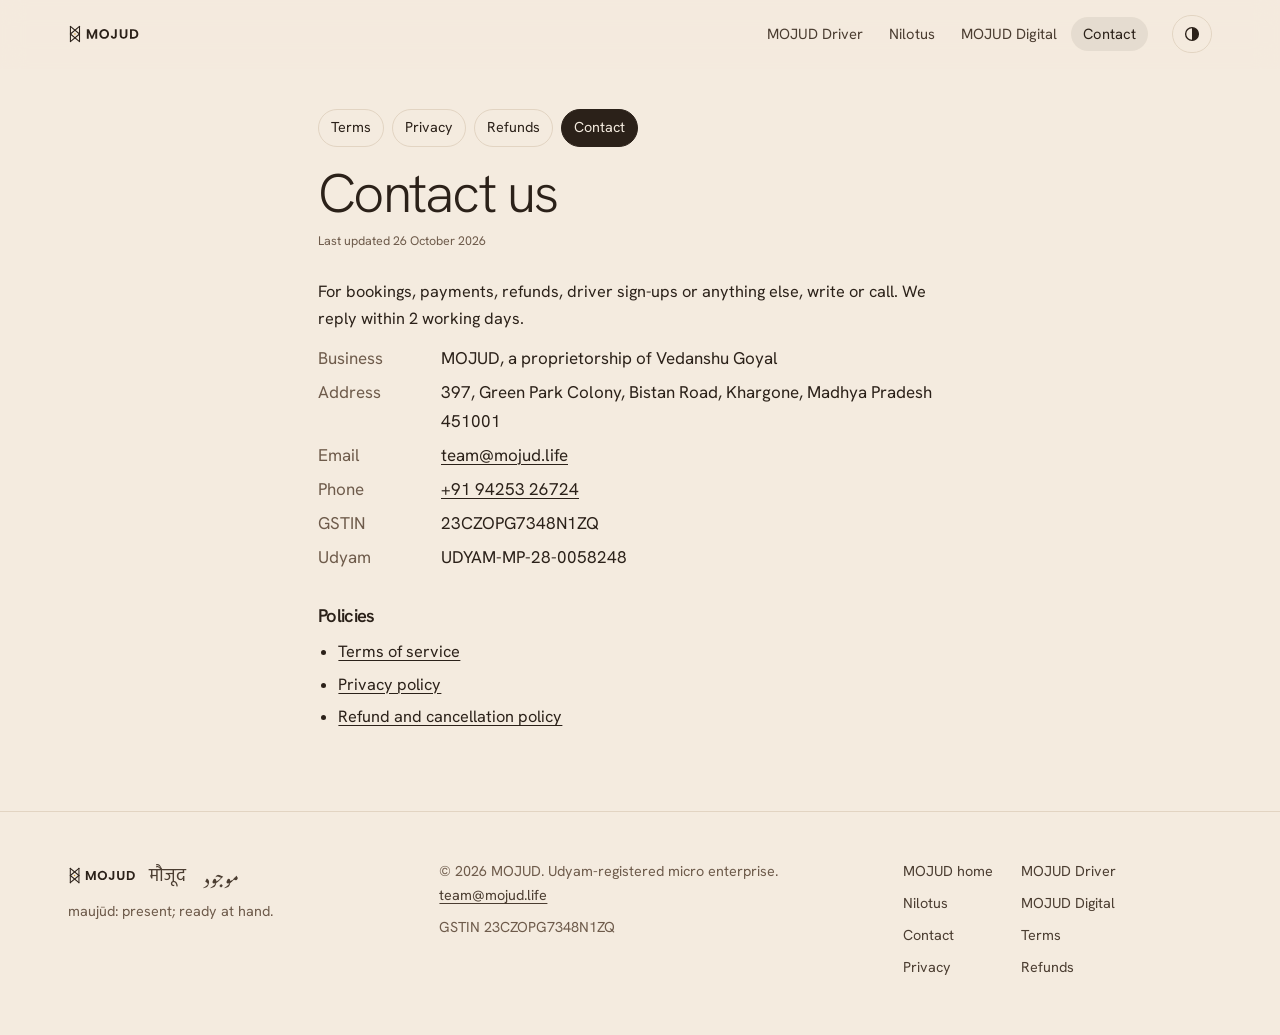
==== commit 78114b55: "Update site (2026-11-02)" ====
--- a/contact.html
+++ b/contact.html
@@ -116,7 +116,7 @@
       <p class="foot-def">maujūd: present; ready at hand.</p>
     </div>
     <div class="foot-meta">
-      <p>© 2026 MOJUD. Udyam-registered micro enterprise, Khargone, Madhya Pradesh. <a href="mailto:team@mojud.life">team@mojud.life</a></p>
+      <p>© 2026 MOJUD. Udyam-registered micro enterprise. <a href="mailto:team@mojud.life">team@mojud.life</a></p>
       <p>GSTIN 23CZOPG7348N1ZQ</p>
     </div>
     <nav class="foot-nav" aria-label="Footer">
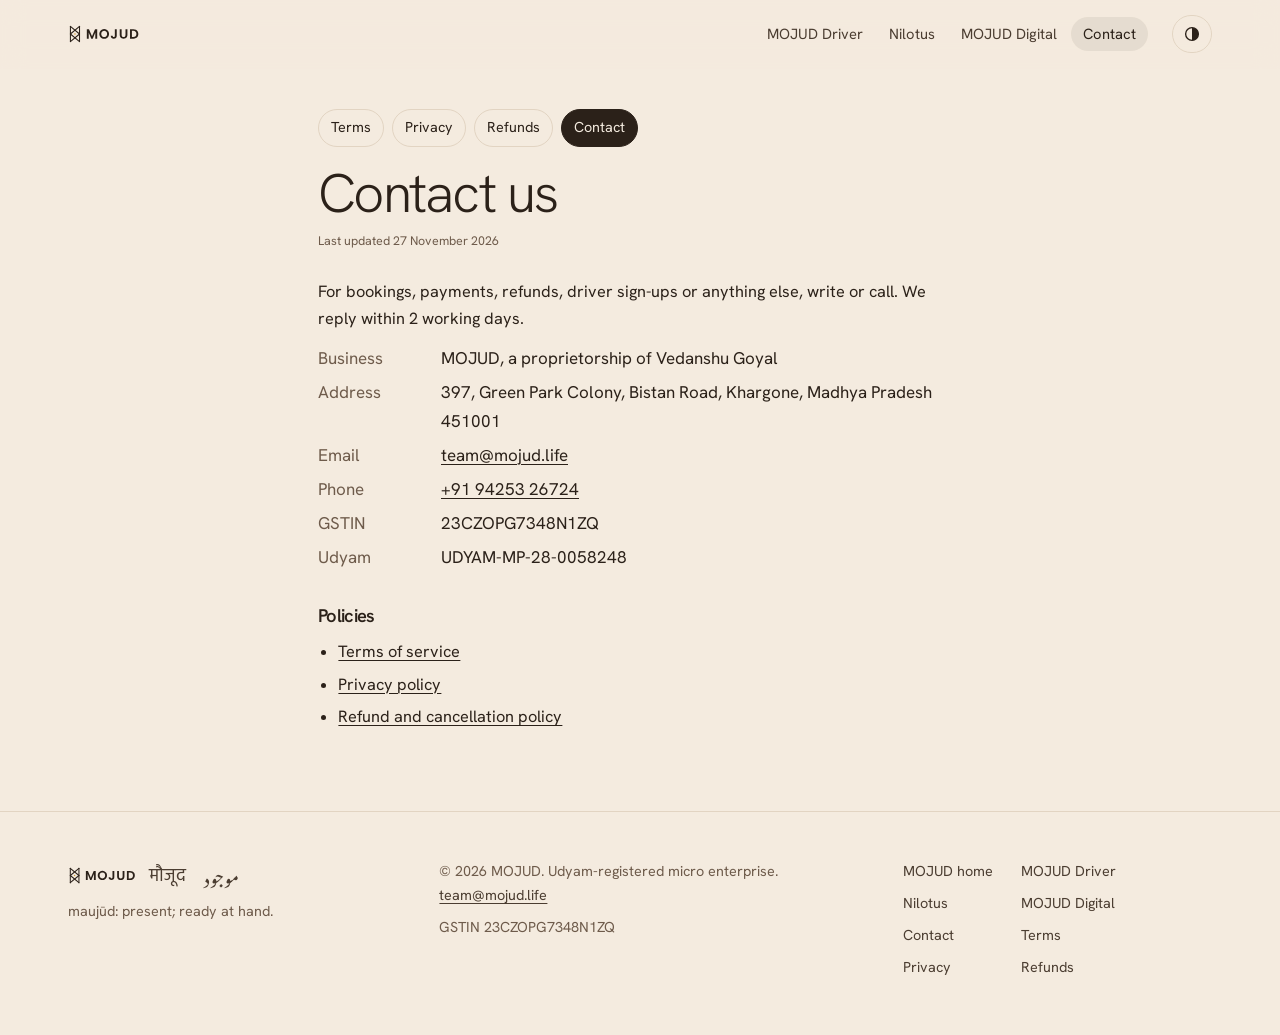
==== commit e16893c2: "Update site (2026-11-27)" ====
--- a/contact.html
+++ b/contact.html
@@ -77,7 +77,7 @@
   <li><a href="contact.html" aria-current="page">Contact</a></li>
     </ul>
     <h1>Contact us</h1>
-    <p class="updated">Last updated 26 October 2026</p>
+    <p class="updated">Last updated 27 November 2026</p>
 <p>For bookings, payments, refunds, driver sign-ups or anything else, write or call. We reply within 2 working days.</p>
 <dl class="biz">
   <dt>Business</dt><dd>MOJUD, a proprietorship of Vedanshu Goyal</dd>
